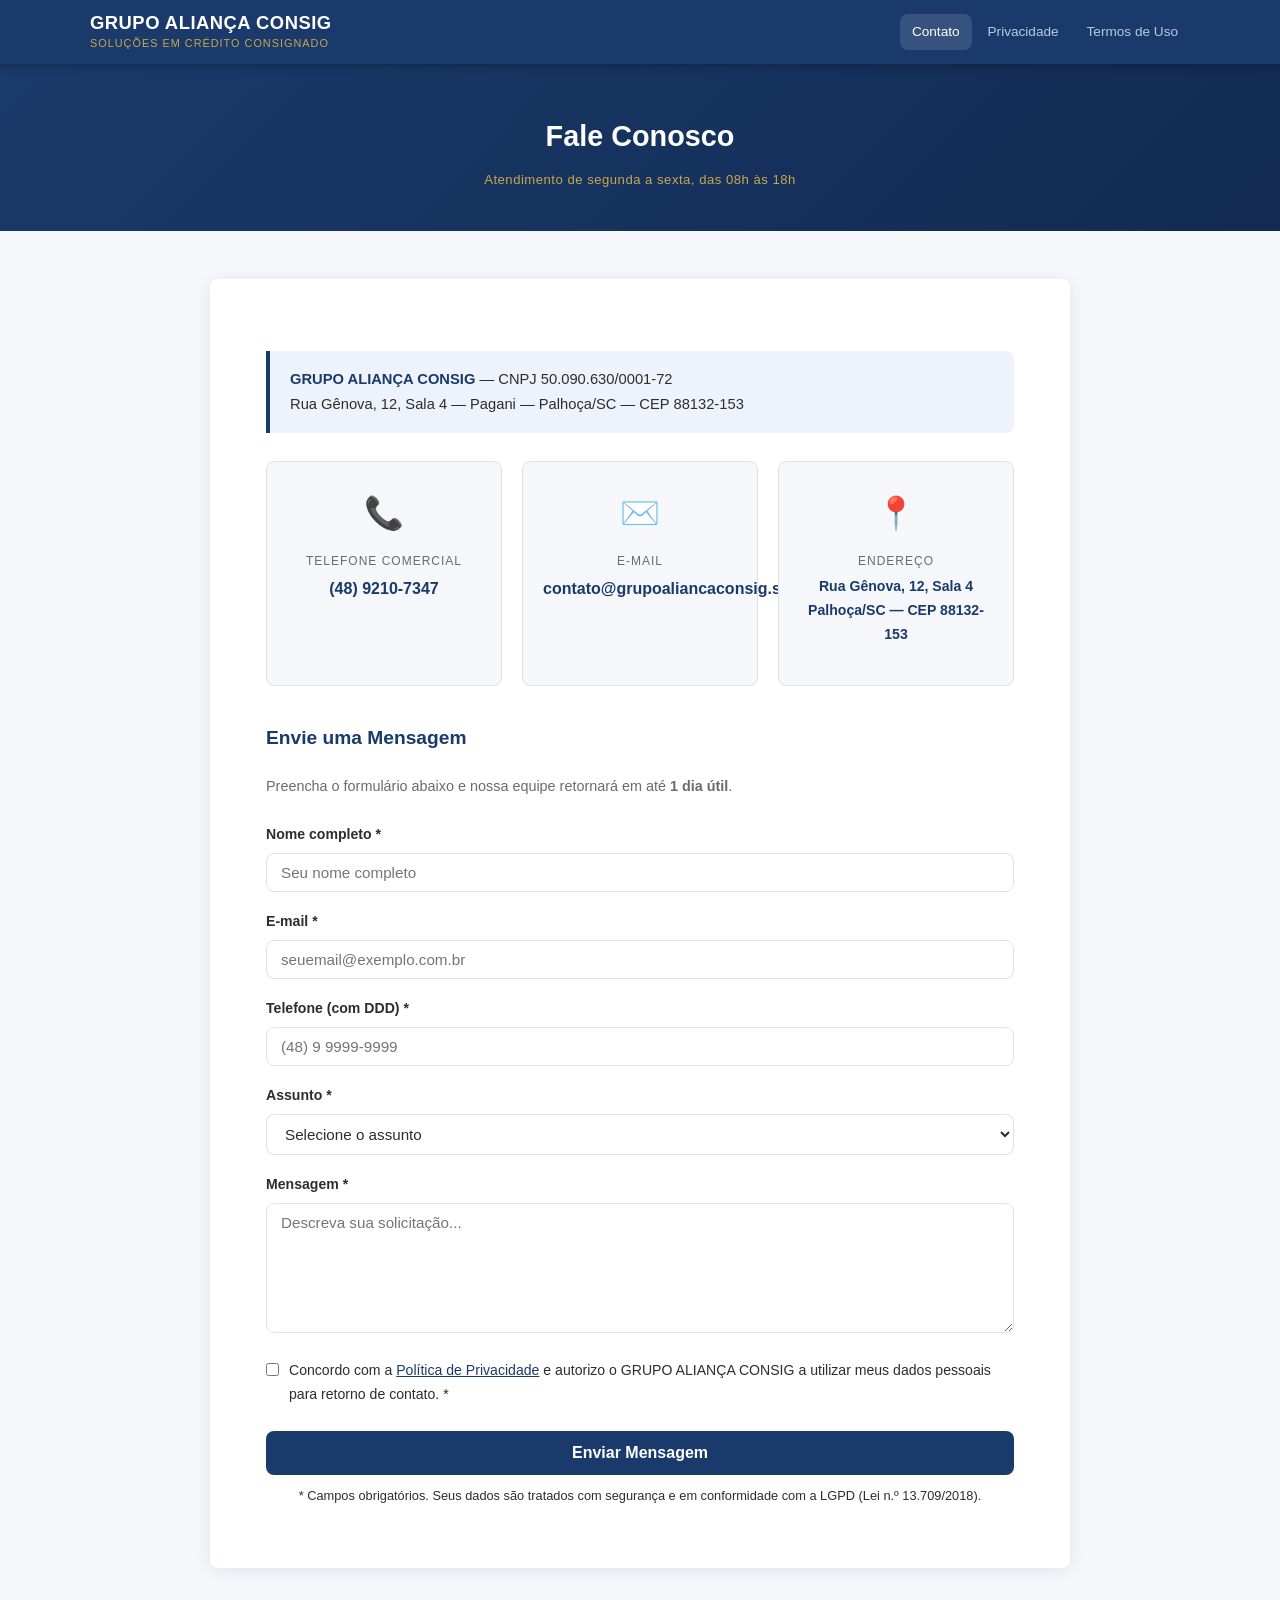
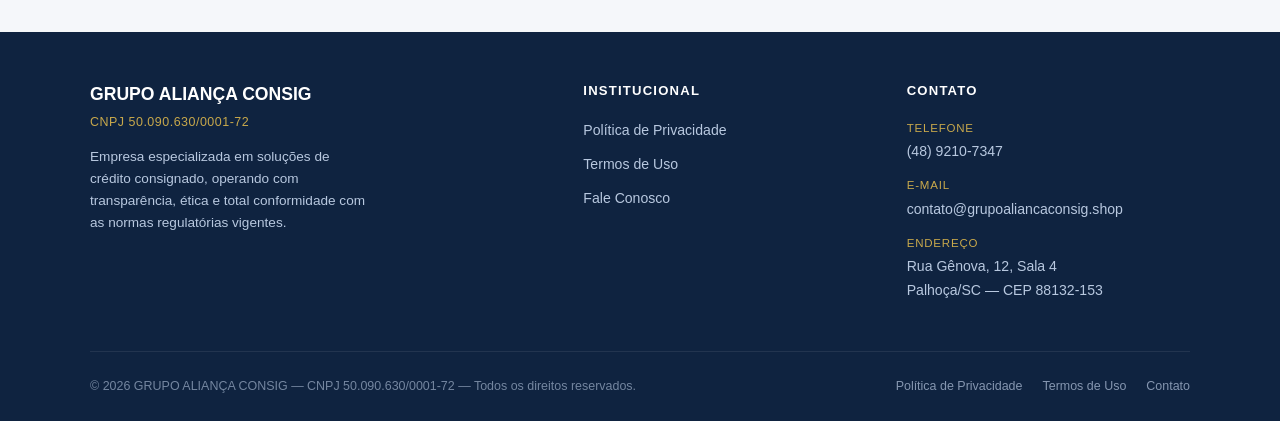
==== contato.html @ 336d99c0 "feat: páginas institucionais de conformidade Meta Business Suite - Política de Privacidade (LGPD — L" ====
﻿<!DOCTYPE html>
<html lang="pt-BR">
<head>
  <meta charset="UTF-8" />
  <meta name="viewport" content="width=device-width, initial-scale=1.0" />
  <meta name="robots" content="index, follow" />
  <title>Contato — GRUPO ALIANÇA CONSIG</title>
  <meta name="description"
    content="Fale com o GRUPO ALIANÇA CONSIG (CNPJ 50.090.630/0001-72). Telefone (48) 9210-7347. Rua Gênova, 12, Sala 4, Palhoça/SC." />
  <link rel="stylesheet" href="css/style.css" />

  <script type="application/ld+json">
  {
    "@context": "https://schema.org",
    "@type": "Organization",
    "name": "GRUPO ALIANÇA CONSIG",
    "legalName": "GRUPO ALIANÇA CONSIG",
    "taxID": "50.090.630/0001-72",
    "url": "https://grupoaliancaconsig.shop",
    "telephone": "+55-48-92107347",
    "email": "contato@grupoaliancaconsig.shop",
    "address": {
      "@type": "PostalAddress",
      "streetAddress": "Rua Gênova, 12, Sala 4",
      "addressLocality": "Palhoça",
      "addressRegion": "SC",
      "postalCode": "88132-153",
      "addressCountry": "BR"
    },
    "contactPoint": {
      "@type": "ContactPoint",
      "telephone": "+55-48-92107347",
      "contactType": "customer service",
      "availableLanguage": "Portuguese"
    }
  }
  </script>

  <style>
    /* Estilos adicionais específicos da página de contato */
    .success-msg {
      display: none;
      background: #e6f4ea;
      border: 1.5px solid #34a853;
      border-radius: 8px;
      padding: 16px 20px;
      color: #1a7434;
      font-weight: 600;
      margin-top: 16px;
      text-align: center;
    }
  </style>
</head>
<body data-page="Contato">

  <!-- Header e Footer injetados por components.js -->

  <div class="page-hero">
    <h1>Fale Conosco</h1>
    <p class="updated">Atendimento de segunda a sexta, das 08h às 18h</p>
  </div>

  <main>
    <div class="content-wrap">

      <!-- Identificação legal completa (exigida pela Meta) -->
      <div class="info-box">
        <strong>GRUPO ALIANÇA CONSIG</strong> — CNPJ 50.090.630/0001-72<br>
        Rua Gênova, 12, Sala 4 — Pagani — Palhoça/SC — CEP 88132-153
      </div>

      <!-- Cards de contato -->
      <div class="contact-grid">

        <div class="contact-card">
          <div class="icon">📞</div>
          <p class="label">Telefone Comercial</p>
          <p class="value">
            <a href="tel:+554892107347">(48) 9210-7347</a>
          </p>
        </div>

        <div class="contact-card">
          <div class="icon">✉️</div>
          <p class="label">E-mail</p>
          <p class="value">
            <a href="mailto:contato@grupoaliancaconsig.shop">contato@grupoaliancaconsig.shop</a>
          </p>
        </div>

        <div class="contact-card">
          <div class="icon">📍</div>
          <p class="label">Endereço</p>
          <p class="value" style="font-size:.88rem;font-weight:600;">
            Rua Gênova, 12, Sala 4<br>
            Palhoça/SC — CEP 88132-153
          </p>
        </div>

      </div><!-- /contact-grid -->

      <!-- Formulário de contato -->
      <div class="contact-form">
        <h2>Envie uma Mensagem</h2>
        <p style="margin-bottom:24px;color:var(--text-light);font-size:.9rem;">
          Preencha o formulário abaixo e nossa equipe retornará em até
          <strong>1 dia útil</strong>.
        </p>

        <form id="contactForm" novalidate>

          <div class="form-group">
            <label for="nome">Nome completo *</label>
            <input type="text" id="nome" name="nome"
              placeholder="Seu nome completo" required autocomplete="name" />
          </div>

          <div class="form-group">
            <label for="email">E-mail *</label>
            <input type="email" id="email" name="email"
              placeholder="seuemail@exemplo.com.br" required autocomplete="email" />
          </div>

          <div class="form-group">
            <label for="telefone">Telefone (com DDD) *</label>
            <input type="tel" id="telefone" name="telefone"
              placeholder="(48) 9 9999-9999" required autocomplete="tel" />
          </div>

          <div class="form-group">
            <label for="assunto">Assunto *</label>
            <select id="assunto" name="assunto" required>
              <option value="" disabled selected>Selecione o assunto</option>
              <option value="simulacao">Simulação de Crédito Consignado</option>
              <option value="atendimento">Atendimento ao Cliente</option>
              <option value="duvida">Dúvidas sobre Produtos</option>
              <option value="reclamacao">Reclamação</option>
              <option value="lgpd">Direitos sobre Dados Pessoais (LGPD)</option>
              <option value="outro">Outro</option>
            </select>
          </div>

          <div class="form-group">
            <label for="mensagem">Mensagem *</label>
            <textarea id="mensagem" name="mensagem"
              placeholder="Descreva sua solicitação..." required></textarea>
          </div>

          <div class="form-group" style="display:flex;align-items:flex-start;gap:10px;">
            <input type="checkbox" id="lgpdConsent" name="lgpdConsent" required
              style="width:auto;margin-top:4px;" />
            <label for="lgpdConsent" style="font-weight:400;font-size:.88rem;">
              Concordo com a
              <a href="politica-de-privacidade.html" target="_blank">Política de Privacidade</a>
              e autorizo o GRUPO ALIANÇA CONSIG a utilizar meus dados pessoais para
              retorno de contato. *
            </label>
          </div>

          <button type="submit" class="btn-submit">Enviar Mensagem</button>
          <p class="form-note">* Campos obrigatórios. Seus dados são tratados com segurança e
            em conformidade com a LGPD (Lei n.º 13.709/2018).</p>

          <div class="success-msg" id="successMsg" role="alert">
            ✅ Mensagem enviada com sucesso! Retornaremos em até 1 dia útil.
          </div>
        </form>
      </div>

    </div><!-- /content-wrap -->
  </main>

  <script src="js/components.js"></script>
  <script>
    /* Validação e feedback do formulário */
    document.getElementById('contactForm').addEventListener('submit', function (e) {
      e.preventDefault();
      const fields = this.querySelectorAll('[required]');
      let valid = true;

      fields.forEach(function (f) {
        f.style.borderColor = '';
        if (!f.value.trim() || (f.type === 'checkbox' && !f.checked)) {
          f.style.borderColor = '#d93025';
          valid = false;
        }
      });

      if (valid) {
        document.getElementById('successMsg').style.display = 'block';
        this.reset();
        /* TODO: integrar com serviço de envio de e-mail (EmailJS, Formspree etc.) */
      }
    });
  </script>
</body>
</html>
---- css/style.css ----
/* =========================================================
   GRUPO ALIANÇA CONSIG — Estilos Globais
   ========================================================= */

:root {
  --primary:     #1a3a6b;
  --primary-dark:#122a52;
  --accent:      #c8a84b;
  --bg:          #f5f7fa;
  --white:       #ffffff;
  --text:        #2d2d2d;
  --text-light:  #6b6b6b;
  --border:      #dde3ed;
  --footer-bg:   #0f2340;
  --footer-text: #b8c8df;
  --radius:      8px;
  --shadow:      0 2px 16px rgba(26,58,107,.10);
  --max-w:       860px;
  --font:        'Segoe UI', Arial, sans-serif;
}

*, *::before, *::after { box-sizing: border-box; margin: 0; padding: 0; }

html { scroll-behavior: smooth; }

body {
  font-family: var(--font);
  background: var(--bg);
  color: var(--text);
  line-height: 1.7;
  font-size: 16px;
  display: flex;
  flex-direction: column;
  min-height: 100vh;
}

/* ── HEADER ───────────────────────────────────────────── */
.site-header {
  background: var(--primary);
  padding: 0 24px;
  position: sticky;
  top: 0;
  z-index: 100;
  box-shadow: 0 2px 8px rgba(0,0,0,.25);
}

.header-inner {
  max-width: 1100px;
  margin: 0 auto;
  display: flex;
  align-items: center;
  justify-content: space-between;
  height: 64px;
  gap: 16px;
}

.logo {
  display: flex;
  flex-direction: column;
  text-decoration: none;
}

.logo-name {
  font-size: 1.15rem;
  font-weight: 700;
  color: var(--white);
  letter-spacing: .5px;
  line-height: 1.2;
}

.logo-slogan {
  font-size: .68rem;
  color: var(--accent);
  letter-spacing: 1px;
  text-transform: uppercase;
}

.site-nav {
  display: flex;
  gap: 4px;
}

.site-nav a {
  color: var(--footer-text);
  text-decoration: none;
  font-size: .85rem;
  padding: 6px 12px;
  border-radius: var(--radius);
  transition: background .2s, color .2s;
}

.site-nav a:hover,
.site-nav a.active {
  background: rgba(255,255,255,.12);
  color: var(--white);
}

/* ── HERO BANNER (páginas internas) ──────────────────── */
.page-hero {
  background: linear-gradient(135deg, var(--primary) 0%, var(--primary-dark) 100%);
  padding: 48px 24px 40px;
  text-align: center;
}

.page-hero h1 {
  color: var(--white);
  font-size: 1.8rem;
  font-weight: 700;
  margin-bottom: 8px;
}

.page-hero .updated {
  color: var(--accent);
  font-size: .82rem;
  letter-spacing: .5px;
}

/* ── MAIN CONTENT ─────────────────────────────────────── */
main {
  flex: 1;
  padding: 48px 24px 64px;
}

.content-wrap {
  max-width: var(--max-w);
  margin: 0 auto;
  background: var(--white);
  border-radius: var(--radius);
  box-shadow: var(--shadow);
  padding: 48px 56px;
}

/* ── TYPOGRAPHY ───────────────────────────────────────── */
.content-wrap h2 {
  font-size: 1.2rem;
  color: var(--primary);
  font-weight: 700;
  margin: 36px 0 10px;
  padding-bottom: 6px;
  border-bottom: 2px solid var(--border);
}

.content-wrap h2:first-of-type { margin-top: 0; }

.content-wrap h3 {
  font-size: 1rem;
  color: var(--primary-dark);
  font-weight: 600;
  margin: 20px 0 6px;
}

.content-wrap p {
  margin-bottom: 14px;
  color: var(--text);
}

.content-wrap ul,
.content-wrap ol {
  margin: 8px 0 14px 24px;
}

.content-wrap li { margin-bottom: 6px; }

.content-wrap a {
  color: var(--primary);
  text-decoration: underline;
}

/* ── INFO BOX ─────────────────────────────────────────── */
.info-box {
  background: #eef3fb;
  border-left: 4px solid var(--primary);
  border-radius: 0 var(--radius) var(--radius) 0;
  padding: 16px 20px;
  margin: 24px 0;
  font-size: .92rem;
}

.info-box strong { color: var(--primary); }

/* ── CONTACT CARDS ────────────────────────────────────── */
.contact-grid {
  display: grid;
  grid-template-columns: repeat(auto-fit, minmax(220px, 1fr));
  gap: 20px;
  margin: 28px 0;
}

.contact-card {
  border: 1.5px solid var(--border);
  border-radius: var(--radius);
  padding: 24px 20px;
  text-align: center;
  background: var(--bg);
  transition: box-shadow .2s, border-color .2s;
}

.contact-card:hover {
  box-shadow: var(--shadow);
  border-color: var(--primary);
}

.contact-card .icon {
  font-size: 2rem;
  margin-bottom: 10px;
}

.contact-card .label {
  font-size: .75rem;
  text-transform: uppercase;
  letter-spacing: 1px;
  color: var(--text-light);
  margin-bottom: 4px;
}

.contact-card .value {
  font-size: 1rem;
  font-weight: 700;
  color: var(--primary);
}

.contact-card .value a {
  color: var(--primary);
  text-decoration: none;
}

.contact-card .value a:hover { text-decoration: underline; }

/* ── FORM ─────────────────────────────────────────────── */
.contact-form {
  margin-top: 36px;
}

.contact-form h2 {
  border: none;
  padding-bottom: 0;
  margin-bottom: 20px;
}

.form-group {
  margin-bottom: 18px;
}

.form-group label {
  display: block;
  font-size: .88rem;
  font-weight: 600;
  margin-bottom: 6px;
  color: var(--text);
}

.form-group input,
.form-group select,
.form-group textarea {
  width: 100%;
  padding: 10px 14px;
  border: 1.5px solid var(--border);
  border-radius: var(--radius);
  font-family: var(--font);
  font-size: .95rem;
  color: var(--text);
  background: var(--white);
  transition: border-color .2s;
  outline: none;
}

.form-group input:focus,
.form-group select:focus,
.form-group textarea:focus {
  border-color: var(--primary);
}

.form-group textarea { resize: vertical; min-height: 130px; }

.btn-submit {
  background: var(--primary);
  color: var(--white);
  border: none;
  border-radius: var(--radius);
  padding: 13px 36px;
  font-size: 1rem;
  font-weight: 700;
  cursor: pointer;
  transition: background .2s, transform .1s;
  width: 100%;
}

.btn-submit:hover { background: var(--primary-dark); transform: translateY(-1px); }

.form-note {
  font-size: .8rem;
  color: var(--text-light);
  text-align: center;
  margin-top: 10px;
}

/* ── FOOTER ───────────────────────────────────────────── */
.site-footer {
  background: var(--footer-bg);
  color: var(--footer-text);
  padding: 48px 24px 24px;
  font-size: .88rem;
}

.footer-inner {
  max-width: 1100px;
  margin: 0 auto;
  display: grid;
  grid-template-columns: 1.6fr 1fr 1fr;
  gap: 40px;
  padding-bottom: 36px;
  border-bottom: 1px solid rgba(255,255,255,.08);
}

.footer-brand .brand-name {
  font-size: 1.1rem;
  font-weight: 700;
  color: var(--white);
  margin-bottom: 4px;
}

.footer-brand .brand-cnpj {
  font-size: .78rem;
  color: var(--accent);
  letter-spacing: .5px;
  margin-bottom: 14px;
}

.footer-brand p {
  color: var(--footer-text);
  line-height: 1.6;
  font-size: .85rem;
  max-width: 280px;
}

.footer-col h4 {
  color: var(--white);
  font-size: .82rem;
  text-transform: uppercase;
  letter-spacing: 1.2px;
  margin-bottom: 16px;
}

.footer-col ul { list-style: none; padding: 0; }

.footer-col ul li { margin-bottom: 10px; }

.footer-col ul li a {
  color: var(--footer-text);
  text-decoration: none;
  transition: color .2s;
}

.footer-col ul li a:hover { color: var(--accent); }

.footer-contact-item {
  display: flex;
  flex-direction: column;
  margin-bottom: 12px;
}

.footer-contact-item .fc-label {
  font-size: .72rem;
  text-transform: uppercase;
  letter-spacing: .8px;
  color: var(--accent);
  margin-bottom: 2px;
}

.footer-contact-item .fc-value {
  color: var(--footer-text);
  font-size: .88rem;
}

.footer-contact-item .fc-value a {
  color: var(--footer-text);
  text-decoration: none;
}

.footer-contact-item .fc-value a:hover { color: var(--accent); }

.footer-bottom {
  max-width: 1100px;
  margin: 24px auto 0;
  display: flex;
  flex-wrap: wrap;
  align-items: center;
  justify-content: space-between;
  gap: 12px;
  font-size: .78rem;
  color: rgba(184,200,223,.6);
}

.footer-bottom-links {
  display: flex;
  gap: 20px;
}

.footer-bottom-links a {
  color: rgba(184,200,223,.7);
  text-decoration: none;
  transition: color .2s;
}

.footer-bottom-links a:hover { color: var(--accent); }

/* ── RESPONSIVE ───────────────────────────────────────── */
@media (max-width: 768px) {
  .content-wrap { padding: 32px 24px; }
  .page-hero h1 { font-size: 1.4rem; }
  .footer-inner { grid-template-columns: 1fr; gap: 28px; }
  .footer-brand p { max-width: 100%; }
  .site-nav { display: none; }
  .footer-bottom { flex-direction: column; align-items: flex-start; }
}

@media (max-width: 480px) {
  .content-wrap { padding: 24px 16px; }
  .contact-grid { grid-template-columns: 1fr; }
}
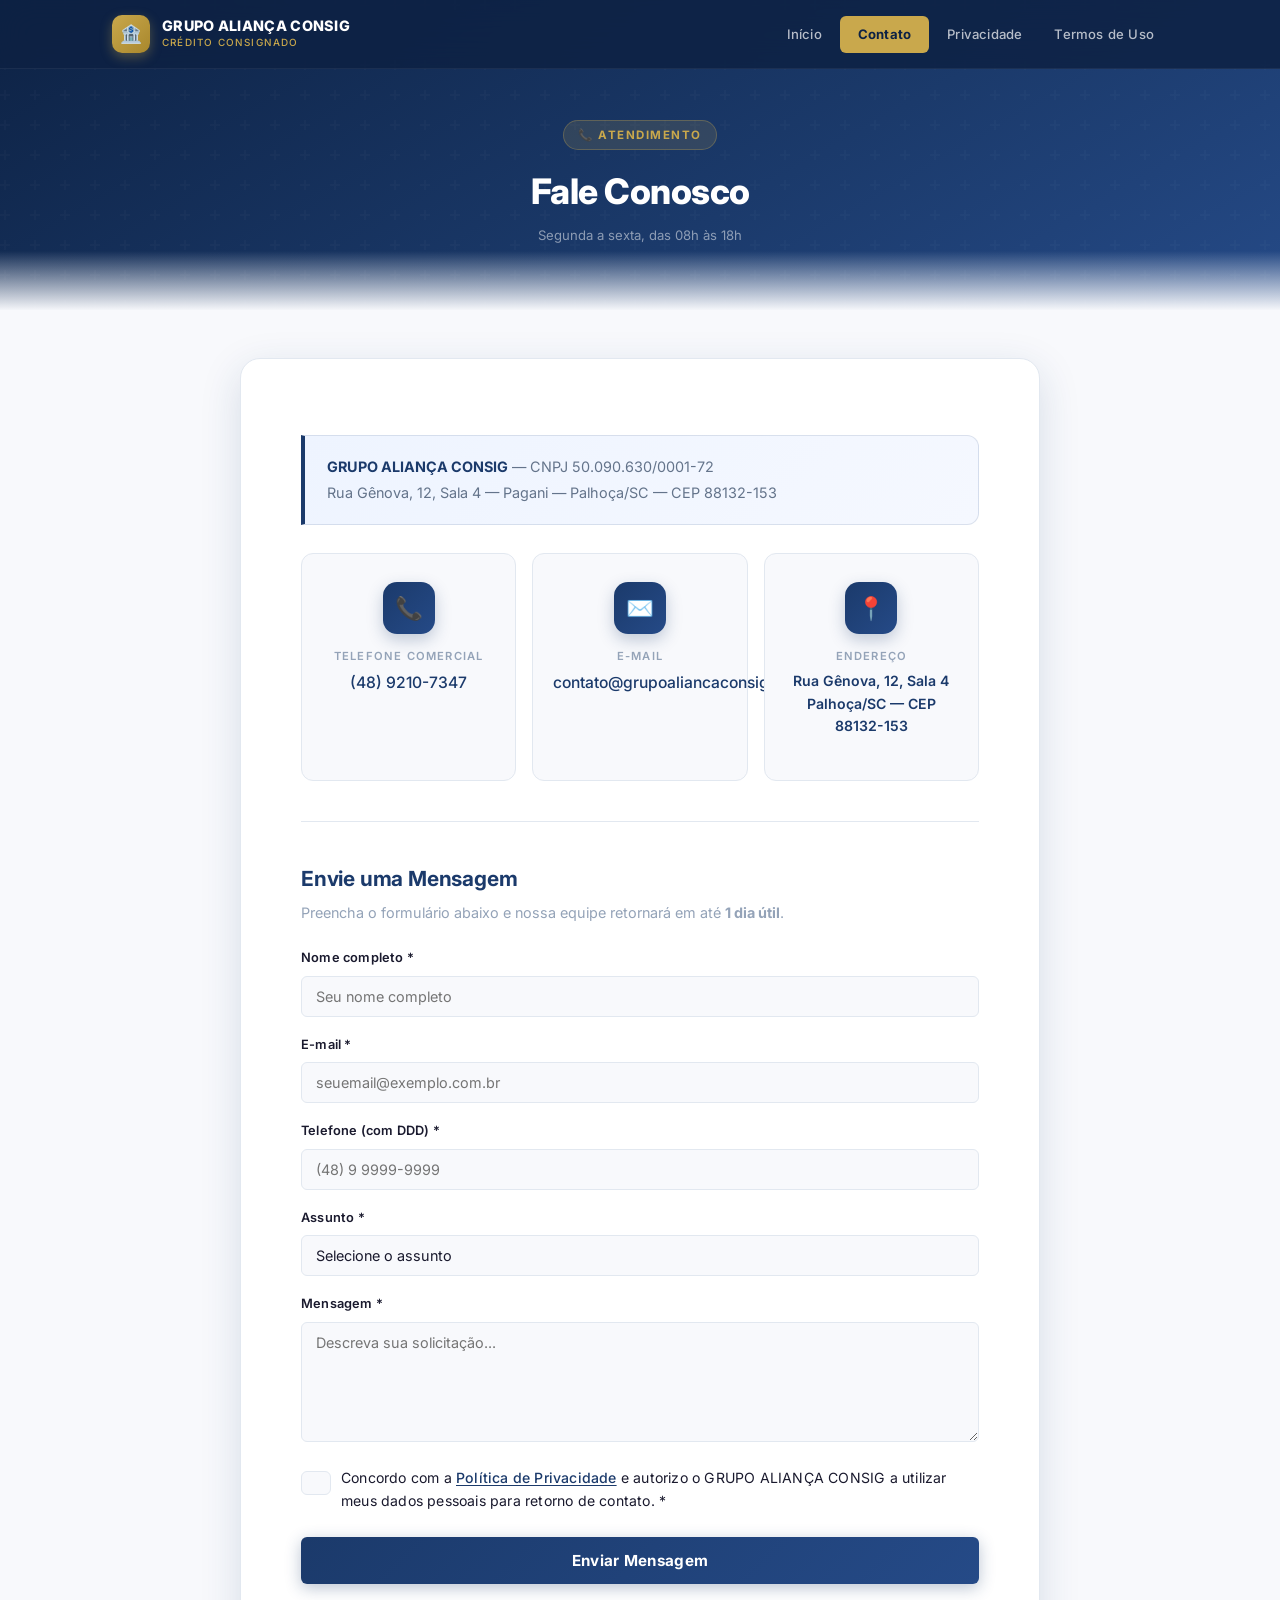
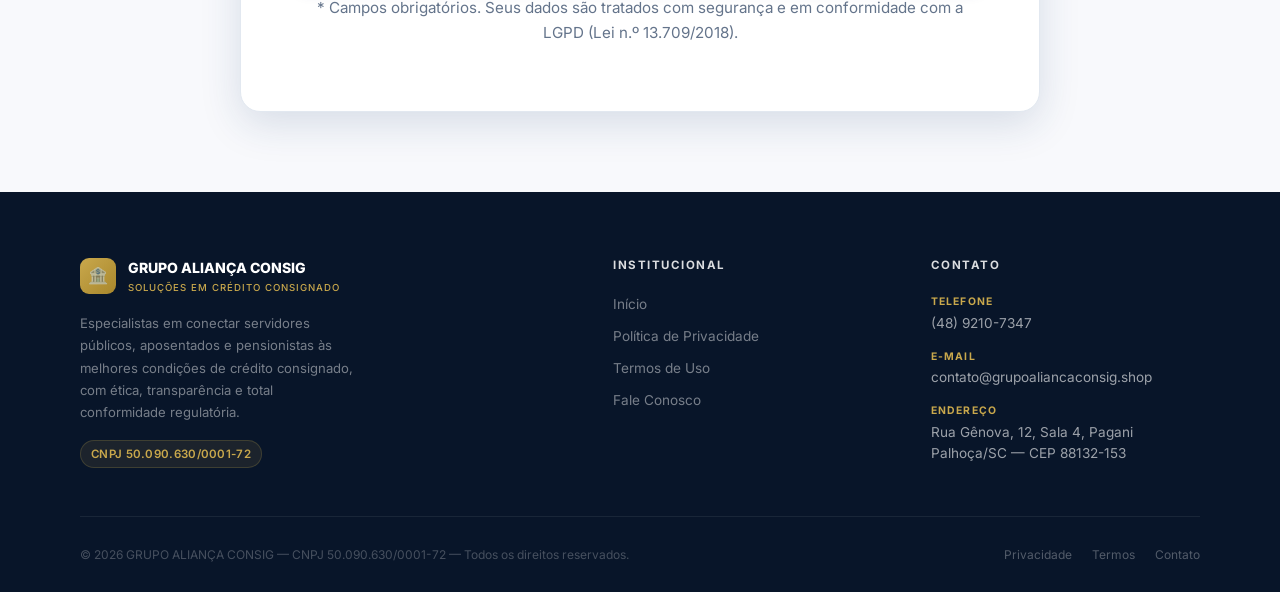
==== commit 5d130b77: "redesign: visual profissional completo - CSS: Inter font, glassmorphism header, sistema de design co" ====
--- a/contato.html
+++ b/contato.html
@@ -1,4 +1,4 @@
-﻿<!DOCTYPE html>
+<!DOCTYPE html>
 <html lang="pt-BR">
 <head>
   <meta charset="UTF-8" />
@@ -56,8 +56,11 @@
   <!-- Header e Footer injetados por components.js -->
 
   <div class="page-hero">
-    <h1>Fale Conosco</h1>
-    <p class="updated">Atendimento de segunda a sexta, das 08h às 18h</p>
+    <div class="page-hero-content">
+      <div class="page-hero-badge">📞 Atendimento</div>
+      <h1>Fale Conosco</h1>
+      <p class="updated">Segunda a sexta, das 08h às 18h</p>
+    </div>
   </div>
 
   <main>
--- a/css/style.css
+++ b/css/style.css
@@ -1,394 +1,571 @@
-/* =========================================================
-   GRUPO ALIANÇA CONSIG — Estilos Globais
-   ========================================================= */
+/* ================================================================
+   GRUPO ALIANÇA CONSIG — Design System
+   ================================================================ */
+
+@import url('https://fonts.googleapis.com/css2?family=Inter:wght@300;400;500;600;700;800;900&display=swap');
 
 :root {
-  --primary:     #1a3a6b;
-  --primary-dark:#122a52;
-  --accent:      #c8a84b;
-  --bg:          #f5f7fa;
-  --white:       #ffffff;
-  --text:        #2d2d2d;
-  --text-light:  #6b6b6b;
-  --border:      #dde3ed;
-  --footer-bg:   #0f2340;
-  --footer-text: #b8c8df;
-  --radius:      8px;
-  --shadow:      0 2px 16px rgba(26,58,107,.10);
-  --max-w:       860px;
-  --font:        'Segoe UI', Arial, sans-serif;
-}
-
+  --navy:        #1B3A6B;
+  --navy-dark:   #0D2244;
+  --navy-deeper: #081529;
+  --gold:        #C9A84C;
+  --gold-light:  #F0E4C0;
+  --gold-dark:   #A8872C;
+  --white:       #FFFFFF;
+  --off-white:   #F8F9FC;
+  --surface:     #FFFFFF;
+  --border:      #E2E8F0;
+  --text:        #1A1A2E;
+  --text-muted:  #64748B;
+  --text-light:  #94A3B8;
+  --shadow-sm:   0 1px 3px rgba(0,0,0,.08), 0 1px 2px rgba(0,0,0,.06);
+  --shadow-md:   0 4px 16px rgba(27,58,107,.10);
+  --shadow-lg:   0 12px 40px rgba(27,58,107,.15);
+  --shadow-xl:   0 24px 64px rgba(27,58,107,.20);
+  --radius-sm:   6px;
+  --radius:      12px;
+  --radius-lg:   20px;
+  --radius-xl:   32px;
+  --font:        'Inter', -apple-system, BlinkMacSystemFont, sans-serif;
+  --transition:  all .25s cubic-bezier(.4,0,.2,1);
+}
+
+/* ── RESET & BASE ─────────────────────────────────────────── */
 *, *::before, *::after { box-sizing: border-box; margin: 0; padding: 0; }
 
-html { scroll-behavior: smooth; }
+html { scroll-behavior: smooth; font-size: 16px; }
 
 body {
   font-family: var(--font);
-  background: var(--bg);
+  background: var(--off-white);
   color: var(--text);
-  line-height: 1.7;
-  font-size: 16px;
+  line-height: 1.6;
+  -webkit-font-smoothing: antialiased;
   display: flex;
   flex-direction: column;
   min-height: 100vh;
-}
-
-/* ── HEADER ───────────────────────────────────────────── */
+  overflow-x: hidden;
+}
+
+img { display: block; max-width: 100%; }
+a { text-decoration: none; color: inherit; }
+
+/* ── HEADER ───────────────────────────────────────────────── */
 .site-header {
-  background: var(--primary);
-  padding: 0 24px;
-  position: sticky;
-  top: 0;
+  position: fixed;
+  top: 0; left: 0; right: 0;
   z-index: 100;
-  box-shadow: 0 2px 8px rgba(0,0,0,.25);
+  background: rgba(13, 34, 68, .85);
+  backdrop-filter: blur(16px);
+  -webkit-backdrop-filter: blur(16px);
+  border-bottom: 1px solid rgba(255,255,255,.06);
+  transition: var(--transition);
+}
+
+.site-header.scrolled {
+  background: rgba(13, 34, 68, .97);
+  box-shadow: 0 4px 24px rgba(0,0,0,.25);
 }
 
 .header-inner {
-  max-width: 1100px;
+  max-width: 1120px;
   margin: 0 auto;
+  padding: 0 32px;
+  height: 68px;
   display: flex;
   align-items: center;
   justify-content: space-between;
-  height: 64px;
-  gap: 16px;
-}
-
-.logo {
-  display: flex;
-  flex-direction: column;
-  text-decoration: none;
-}
+  gap: 24px;
+}
+
+.logo { display: flex; align-items: center; gap: 12px; }
+
+.logo-icon {
+  width: 38px;
+  height: 38px;
+  background: linear-gradient(135deg, var(--gold) 0%, var(--gold-dark) 100%);
+  border-radius: 10px;
+  display: flex;
+  align-items: center;
+  justify-content: center;
+  font-size: 1.1rem;
+  flex-shrink: 0;
+  box-shadow: 0 4px 12px rgba(201,168,76,.35);
+}
+
+.logo-text { display: flex; flex-direction: column; }
 
 .logo-name {
-  font-size: 1.15rem;
-  font-weight: 700;
+  font-size: .9rem;
+  font-weight: 800;
   color: var(--white);
-  letter-spacing: .5px;
+  letter-spacing: .3px;
   line-height: 1.2;
 }
 
-.logo-slogan {
-  font-size: .68rem;
-  color: var(--accent);
-  letter-spacing: 1px;
+.logo-tag {
+  font-size: .62rem;
+  font-weight: 500;
+  color: var(--gold);
+  letter-spacing: 1.2px;
   text-transform: uppercase;
 }
 
 .site-nav {
   display: flex;
+  align-items: center;
   gap: 4px;
 }
 
 .site-nav a {
-  color: var(--footer-text);
-  text-decoration: none;
-  font-size: .85rem;
-  padding: 6px 12px;
-  border-radius: var(--radius);
-  transition: background .2s, color .2s;
+  font-size: .82rem;
+  font-weight: 500;
+  color: rgba(255,255,255,.7);
+  padding: 7px 14px;
+  border-radius: var(--radius-sm);
+  transition: var(--transition);
+  letter-spacing: .2px;
 }
 
 .site-nav a:hover,
 .site-nav a.active {
-  background: rgba(255,255,255,.12);
   color: var(--white);
-}
-
-/* ── HERO BANNER (páginas internas) ──────────────────── */
+  background: rgba(255,255,255,.1);
+}
+
+.nav-cta {
+  background: var(--gold) !important;
+  color: var(--navy-dark) !important;
+  font-weight: 700 !important;
+  padding: 8px 18px !important;
+  border-radius: var(--radius-sm) !important;
+}
+
+.nav-cta:hover {
+  background: var(--gold-dark) !important;
+  transform: translateY(-1px);
+  box-shadow: 0 4px 12px rgba(201,168,76,.4) !important;
+}
+
+/* ── PAGE HERO (páginas internas) ─────────────────────────── */
 .page-hero {
-  background: linear-gradient(135deg, var(--primary) 0%, var(--primary-dark) 100%);
-  padding: 48px 24px 40px;
+  background: linear-gradient(150deg, var(--navy-dark) 0%, var(--navy) 60%, #254a87 100%);
+  padding: 120px 32px 64px;
   text-align: center;
+  position: relative;
+  overflow: hidden;
+}
+
+.page-hero::before {
+  content: '';
+  position: absolute;
+  inset: 0;
+  background: url("data:image/svg+xml,%3Csvg width='60' height='60' viewBox='0 0 60 60' xmlns='http://www.w3.org/2000/svg'%3E%3Cg fill='none' fill-rule='evenodd'%3E%3Cg fill='%23ffffff' fill-opacity='0.02'%3E%3Cpath d='M36 34v-4h-2v4h-4v2h4v4h2v-4h4v-2h-4zm0-30V0h-2v4h-4v2h4v4h2V6h4V4h-4zM6 34v-4H4v4H0v2h4v4h2v-4h4v-2H6zM6 4V0H4v4H0v2h4v4h2V6h4V4H6z'/%3E%3C/g%3E%3C/g%3E%3C/svg%3E");
+}
+
+.page-hero::after {
+  content: '';
+  position: absolute;
+  bottom: -1px; left: 0; right: 0;
+  height: 60px;
+  background: linear-gradient(to bottom, transparent, var(--off-white));
+}
+
+.page-hero-content { position: relative; z-index: 1; }
+
+.page-hero-badge {
+  display: inline-flex;
+  align-items: center;
+  gap: 6px;
+  background: rgba(201,168,76,.15);
+  border: 1px solid rgba(201,168,76,.3);
+  color: var(--gold);
+  font-size: .72rem;
+  font-weight: 700;
+  letter-spacing: 1.5px;
+  text-transform: uppercase;
+  padding: 5px 14px;
+  border-radius: 100px;
+  margin-bottom: 20px;
 }
 
 .page-hero h1 {
+  font-size: 2.2rem;
+  font-weight: 800;
   color: var(--white);
-  font-size: 1.8rem;
+  letter-spacing: -.5px;
+  line-height: 1.2;
+  margin-bottom: 12px;
+}
+
+.page-hero .updated {
+  font-size: .82rem;
+  color: rgba(255,255,255,.5);
+  font-weight: 400;
+}
+
+/* ── MAIN ─────────────────────────────────────────────────── */
+main { flex: 1; padding: 48px 24px 80px; }
+
+.content-wrap {
+  max-width: 800px;
+  margin: 0 auto;
+  background: var(--surface);
+  border-radius: var(--radius-lg);
+  box-shadow: var(--shadow-lg);
+  padding: 52px 60px;
+  border: 1px solid var(--border);
+}
+
+/* ── TYPOGRAPHY ───────────────────────────────────────────── */
+.content-wrap h2 {
+  font-size: 1.05rem;
   font-weight: 700;
-  margin-bottom: 8px;
-}
-
-.page-hero .updated {
-  color: var(--accent);
-  font-size: .82rem;
-  letter-spacing: .5px;
-}
-
-/* ── MAIN CONTENT ─────────────────────────────────────── */
-main {
-  flex: 1;
-  padding: 48px 24px 64px;
-}
-
-.content-wrap {
-  max-width: var(--max-w);
-  margin: 0 auto;
-  background: var(--white);
-  border-radius: var(--radius);
-  box-shadow: var(--shadow);
-  padding: 48px 56px;
-}
-
-/* ── TYPOGRAPHY ───────────────────────────────────────── */
-.content-wrap h2 {
-  font-size: 1.2rem;
-  color: var(--primary);
-  font-weight: 700;
-  margin: 36px 0 10px;
-  padding-bottom: 6px;
+  color: var(--navy);
+  margin: 40px 0 12px;
+  padding-bottom: 10px;
   border-bottom: 2px solid var(--border);
+  letter-spacing: -.2px;
 }
 
 .content-wrap h2:first-of-type { margin-top: 0; }
 
 .content-wrap h3 {
-  font-size: 1rem;
-  color: var(--primary-dark);
+  font-size: .95rem;
   font-weight: 600;
+  color: var(--navy-dark);
   margin: 20px 0 6px;
 }
 
-.content-wrap p {
-  margin-bottom: 14px;
-  color: var(--text);
-}
-
-.content-wrap ul,
-.content-wrap ol {
-  margin: 8px 0 14px 24px;
-}
-
-.content-wrap li { margin-bottom: 6px; }
-
-.content-wrap a {
-  color: var(--primary);
-  text-decoration: underline;
-}
-
-/* ── INFO BOX ─────────────────────────────────────────── */
+.content-wrap p { color: var(--text-muted); margin-bottom: 14px; font-size: .95rem; }
+
+.content-wrap ul, .content-wrap ol { margin: 8px 0 14px 22px; }
+
+.content-wrap li { color: var(--text-muted); margin-bottom: 6px; font-size: .95rem; }
+
+.content-wrap a { color: var(--navy); font-weight: 500; text-decoration: underline; text-underline-offset: 2px; }
+
+/* ── INFO BOX ─────────────────────────────────────────────── */
 .info-box {
-  background: #eef3fb;
-  border-left: 4px solid var(--primary);
+  background: linear-gradient(135deg, #EEF4FF 0%, #F5F8FF 100%);
+  border: 1px solid rgba(27,58,107,.12);
+  border-left: 4px solid var(--navy);
   border-radius: 0 var(--radius) var(--radius) 0;
-  padding: 16px 20px;
+  padding: 18px 22px;
   margin: 24px 0;
-  font-size: .92rem;
-}
-
-.info-box strong { color: var(--primary); }
-
-/* ── CONTACT CARDS ────────────────────────────────────── */
+  font-size: .9rem;
+  color: var(--text-muted);
+  line-height: 1.8;
+}
+
+.info-box strong { color: var(--navy); font-weight: 700; }
+.info-box a { color: var(--navy); }
+
+/* ── CONTACT CARDS ────────────────────────────────────────── */
 .contact-grid {
   display: grid;
-  grid-template-columns: repeat(auto-fit, minmax(220px, 1fr));
-  gap: 20px;
+  grid-template-columns: repeat(auto-fit, minmax(210px, 1fr));
+  gap: 16px;
   margin: 28px 0;
 }
 
 .contact-card {
+  background: var(--off-white);
   border: 1.5px solid var(--border);
   border-radius: var(--radius);
-  padding: 24px 20px;
+  padding: 28px 20px;
   text-align: center;
-  background: var(--bg);
-  transition: box-shadow .2s, border-color .2s;
+  transition: var(--transition);
+  cursor: default;
 }
 
 .contact-card:hover {
-  box-shadow: var(--shadow);
-  border-color: var(--primary);
+  border-color: var(--navy);
+  box-shadow: var(--shadow-md);
+  transform: translateY(-3px);
 }
 
 .contact-card .icon {
-  font-size: 2rem;
-  margin-bottom: 10px;
+  width: 52px; height: 52px;
+  background: linear-gradient(135deg, var(--navy) 0%, #254a87 100%);
+  border-radius: 14px;
+  display: flex; align-items: center; justify-content: center;
+  font-size: 1.4rem;
+  margin: 0 auto 14px;
+  box-shadow: 0 6px 16px rgba(27,58,107,.25);
 }
 
 .contact-card .label {
-  font-size: .75rem;
+  font-size: .7rem;
+  font-weight: 600;
   text-transform: uppercase;
-  letter-spacing: 1px;
+  letter-spacing: 1.2px;
   color: var(--text-light);
-  margin-bottom: 4px;
+  margin-bottom: 5px;
 }
 
 .contact-card .value {
-  font-size: 1rem;
+  font-size: .98rem;
   font-weight: 700;
-  color: var(--primary);
-}
-
-.contact-card .value a {
-  color: var(--primary);
-  text-decoration: none;
-}
-
-.contact-card .value a:hover { text-decoration: underline; }
-
-/* ── FORM ─────────────────────────────────────────────── */
-.contact-form {
-  margin-top: 36px;
-}
+  color: var(--navy);
+}
+
+.contact-card .value a { color: var(--navy); text-decoration: none; }
+.contact-card .value a:hover { color: var(--gold-dark); }
+
+/* ── FORM ─────────────────────────────────────────────────── */
+.contact-form { margin-top: 40px; padding-top: 40px; border-top: 1px solid var(--border); }
 
 .contact-form h2 {
-  border: none;
-  padding-bottom: 0;
-  margin-bottom: 20px;
-}
-
-.form-group {
-  margin-bottom: 18px;
-}
+  font-size: 1.3rem !important;
+  border: none !important;
+  padding-bottom: 0 !important;
+  margin-bottom: 6px !important;
+  color: var(--navy) !important;
+}
+
+.contact-form .form-sub {
+  color: var(--text-muted);
+  font-size: .88rem;
+  margin-bottom: 28px;
+}
+
+.form-row {
+  display: grid;
+  grid-template-columns: 1fr 1fr;
+  gap: 16px;
+}
+
+.form-group { margin-bottom: 18px; }
 
 .form-group label {
   display: block;
-  font-size: .88rem;
+  font-size: .8rem;
   font-weight: 600;
-  margin-bottom: 6px;
   color: var(--text);
+  margin-bottom: 7px;
+  letter-spacing: .2px;
 }
 
 .form-group input,
 .form-group select,
 .form-group textarea {
   width: 100%;
-  padding: 10px 14px;
+  padding: 11px 14px;
   border: 1.5px solid var(--border);
-  border-radius: var(--radius);
+  border-radius: var(--radius-sm);
   font-family: var(--font);
-  font-size: .95rem;
+  font-size: .9rem;
   color: var(--text);
-  background: var(--white);
-  transition: border-color .2s;
+  background: var(--off-white);
+  transition: var(--transition);
   outline: none;
+  appearance: none;
 }
 
 .form-group input:focus,
 .form-group select:focus,
 .form-group textarea:focus {
-  border-color: var(--primary);
-}
-
-.form-group textarea { resize: vertical; min-height: 130px; }
+  border-color: var(--navy);
+  background: var(--white);
+  box-shadow: 0 0 0 3px rgba(27,58,107,.08);
+}
+
+.form-group textarea { resize: vertical; min-height: 120px; }
+
+.consent-row {
+  display: flex;
+  align-items: flex-start;
+  gap: 10px;
+  padding: 14px 16px;
+  background: var(--off-white);
+  border-radius: var(--radius-sm);
+  border: 1.5px solid var(--border);
+  margin-bottom: 20px;
+}
+
+.consent-row input[type="checkbox"] {
+  width: 16px; height: 16px;
+  margin-top: 3px;
+  accent-color: var(--navy);
+  flex-shrink: 0;
+}
+
+.consent-row label {
+  font-size: .82rem;
+  color: var(--text-muted);
+  line-height: 1.6;
+  font-weight: 400;
+  margin-bottom: 0;
+}
+
+.consent-row a { color: var(--navy); font-weight: 600; }
 
 .btn-submit {
-  background: var(--primary);
+  width: 100%;
+  background: linear-gradient(135deg, var(--navy) 0%, #254a87 100%);
   color: var(--white);
   border: none;
-  border-radius: var(--radius);
-  padding: 13px 36px;
-  font-size: 1rem;
+  border-radius: var(--radius-sm);
+  padding: 14px 32px;
+  font-family: var(--font);
+  font-size: .95rem;
   font-weight: 700;
   cursor: pointer;
-  transition: background .2s, transform .1s;
-  width: 100%;
-}
-
-.btn-submit:hover { background: var(--primary-dark); transform: translateY(-1px); }
+  transition: var(--transition);
+  letter-spacing: .3px;
+  box-shadow: 0 4px 16px rgba(27,58,107,.3);
+}
+
+.btn-submit:hover {
+  box-shadow: 0 8px 24px rgba(27,58,107,.4);
+  transform: translateY(-2px);
+}
 
 .form-note {
-  font-size: .8rem;
+  font-size: .75rem;
   color: var(--text-light);
   text-align: center;
-  margin-top: 10px;
-}
-
-/* ── FOOTER ───────────────────────────────────────────── */
+  margin-top: 12px;
+}
+
+.success-msg {
+  display: none;
+  background: #ECFDF5;
+  border: 1.5px solid #10B981;
+  border-radius: var(--radius-sm);
+  padding: 16px 20px;
+  color: #065F46;
+  font-weight: 600;
+  margin-top: 16px;
+  text-align: center;
+  font-size: .9rem;
+}
+
+/* ── FOOTER ───────────────────────────────────────────────── */
 .site-footer {
-  background: var(--footer-bg);
-  color: var(--footer-text);
-  padding: 48px 24px 24px;
-  font-size: .88rem;
+  background: var(--navy-deeper);
+  color: rgba(255,255,255,.55);
+  padding: 64px 32px 28px;
+  font-size: .85rem;
 }
 
 .footer-inner {
-  max-width: 1100px;
+  max-width: 1120px;
   margin: 0 auto;
   display: grid;
-  grid-template-columns: 1.6fr 1fr 1fr;
-  gap: 40px;
-  padding-bottom: 36px;
-  border-bottom: 1px solid rgba(255,255,255,.08);
-}
-
-.footer-brand .brand-name {
-  font-size: 1.1rem;
+  grid-template-columns: 1.8fr 1fr 1fr;
+  gap: 48px;
+  padding-bottom: 48px;
+  border-bottom: 1px solid rgba(255,255,255,.07);
+}
+
+.footer-brand { display: flex; flex-direction: column; gap: 16px; }
+
+.footer-logo { display: flex; align-items: center; gap: 12px; }
+
+.footer-logo-icon {
+  width: 36px; height: 36px;
+  background: linear-gradient(135deg, var(--gold) 0%, var(--gold-dark) 100%);
+  border-radius: 9px;
+  display: flex; align-items: center; justify-content: center;
+  font-size: 1rem;
+  flex-shrink: 0;
+}
+
+.footer-logo-text .fn { font-size: .88rem; font-weight: 800; color: var(--white); }
+.footer-logo-text .ft { font-size: .6rem; color: var(--gold); letter-spacing: 1px; text-transform: uppercase; font-weight: 500; }
+
+.footer-brand p {
+  font-size: .82rem;
+  line-height: 1.7;
+  color: rgba(255,255,255,.45);
+  max-width: 280px;
+}
+
+.footer-legal {
+  display: flex;
+  flex-direction: column;
+  gap: 4px;
+}
+
+.footer-legal span {
+  font-size: .75rem;
+  color: rgba(255,255,255,.3);
+  font-weight: 500;
+  letter-spacing: .3px;
+}
+
+.footer-legal .cnpj-tag {
+  display: inline-flex;
+  align-items: center;
+  gap: 6px;
+  background: rgba(201,168,76,.1);
+  border: 1px solid rgba(201,168,76,.2);
+  color: var(--gold);
+  font-size: .72rem;
+  font-weight: 600;
+  padding: 4px 10px;
+  border-radius: 100px;
+  width: fit-content;
+}
+
+.footer-col h4 {
+  color: rgba(255,255,255,.85);
+  font-size: .72rem;
   font-weight: 700;
-  color: var(--white);
-  margin-bottom: 4px;
-}
-
-.footer-brand .brand-cnpj {
-  font-size: .78rem;
-  color: var(--accent);
-  letter-spacing: .5px;
-  margin-bottom: 14px;
-}
-
-.footer-brand p {
-  color: var(--footer-text);
-  line-height: 1.6;
+  text-transform: uppercase;
+  letter-spacing: 1.5px;
+  margin-bottom: 20px;
+}
+
+.footer-col ul { list-style: none; display: flex; flex-direction: column; gap: 10px; }
+
+.footer-col ul li a {
+  color: rgba(255,255,255,.45);
   font-size: .85rem;
-  max-width: 280px;
-}
-
-.footer-col h4 {
-  color: var(--white);
-  font-size: .82rem;
+  font-weight: 400;
+  transition: var(--transition);
+  display: flex;
+  align-items: center;
+  gap: 6px;
+}
+
+.footer-col ul li a:hover { color: var(--gold); padding-left: 4px; }
+
+.footer-contact-block { display: flex; flex-direction: column; gap: 14px; }
+
+.fci { display: flex; flex-direction: column; gap: 2px; }
+
+.fci-label {
+  font-size: .65rem;
+  font-weight: 700;
   text-transform: uppercase;
   letter-spacing: 1.2px;
-  margin-bottom: 16px;
-}
-
-.footer-col ul { list-style: none; padding: 0; }
-
-.footer-col ul li { margin-bottom: 10px; }
-
-.footer-col ul li a {
-  color: var(--footer-text);
-  text-decoration: none;
-  transition: color .2s;
-}
-
-.footer-col ul li a:hover { color: var(--accent); }
-
-.footer-contact-item {
-  display: flex;
-  flex-direction: column;
-  margin-bottom: 12px;
-}
-
-.footer-contact-item .fc-label {
-  font-size: .72rem;
-  text-transform: uppercase;
-  letter-spacing: .8px;
-  color: var(--accent);
-  margin-bottom: 2px;
-}
-
-.footer-contact-item .fc-value {
-  color: var(--footer-text);
-  font-size: .88rem;
-}
-
-.footer-contact-item .fc-value a {
-  color: var(--footer-text);
-  text-decoration: none;
-}
-
-.footer-contact-item .fc-value a:hover { color: var(--accent); }
+  color: var(--gold);
+}
+
+.fci-value {
+  font-size: .85rem;
+  color: rgba(255,255,255,.6);
+}
+
+.fci-value a { color: rgba(255,255,255,.6); transition: var(--transition); }
+.fci-value a:hover { color: var(--gold); }
 
 .footer-bottom {
-  max-width: 1100px;
-  margin: 24px auto 0;
+  max-width: 1120px;
+  margin: 28px auto 0;
   display: flex;
   flex-wrap: wrap;
   align-items: center;
   justify-content: space-between;
   gap: 12px;
-  font-size: .78rem;
-  color: rgba(184,200,223,.6);
+}
+
+.footer-bottom-copy {
+  font-size: .75rem;
+  color: rgba(255,255,255,.25);
 }
 
 .footer-bottom-links {
@@ -397,21 +574,29 @@
 }
 
 .footer-bottom-links a {
-  color: rgba(184,200,223,.7);
-  text-decoration: none;
-  transition: color .2s;
-}
-
-.footer-bottom-links a:hover { color: var(--accent); }
-
-/* ── RESPONSIVE ───────────────────────────────────────── */
-@media (max-width: 768px) {
+  font-size: .75rem;
+  color: rgba(255,255,255,.3);
+  transition: var(--transition);
+}
+
+.footer-bottom-links a:hover { color: var(--gold); }
+
+/* ── RESPONSIVE ───────────────────────────────────────────── */
+@media (max-width: 900px) {
+  .footer-inner { grid-template-columns: 1fr 1fr; }
+  .footer-brand { grid-column: 1 / -1; }
+}
+
+@media (max-width: 680px) {
   .content-wrap { padding: 32px 24px; }
-  .page-hero h1 { font-size: 1.4rem; }
-  .footer-inner { grid-template-columns: 1fr; gap: 28px; }
+  .page-hero { padding: 110px 24px 56px; }
+  .page-hero h1 { font-size: 1.6rem; }
+  .footer-inner { grid-template-columns: 1fr; gap: 32px; }
   .footer-brand p { max-width: 100%; }
+  .footer-bottom { flex-direction: column; align-items: flex-start; }
+  .header-inner { padding: 0 20px; }
   .site-nav { display: none; }
-  .footer-bottom { flex-direction: column; align-items: flex-start; }
+  .form-row { grid-template-columns: 1fr; }
 }
 
 @media (max-width: 480px) {
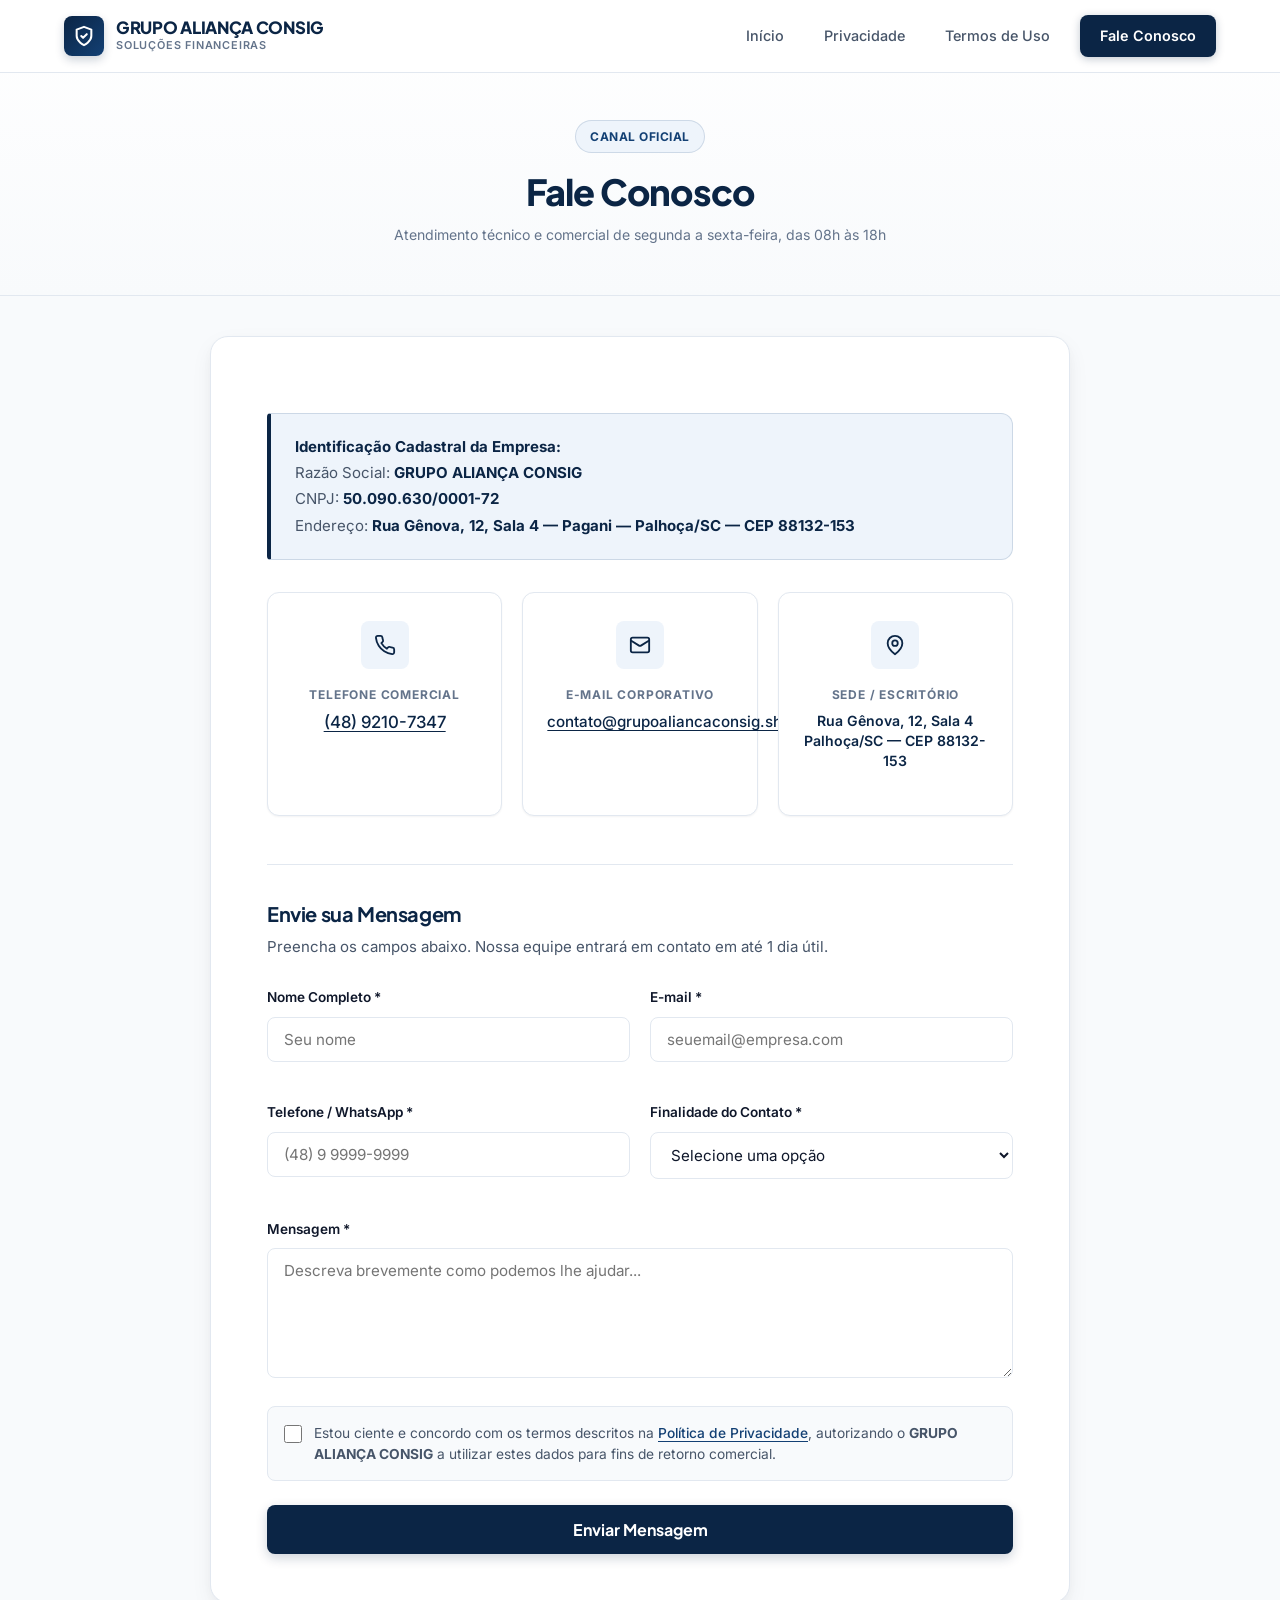
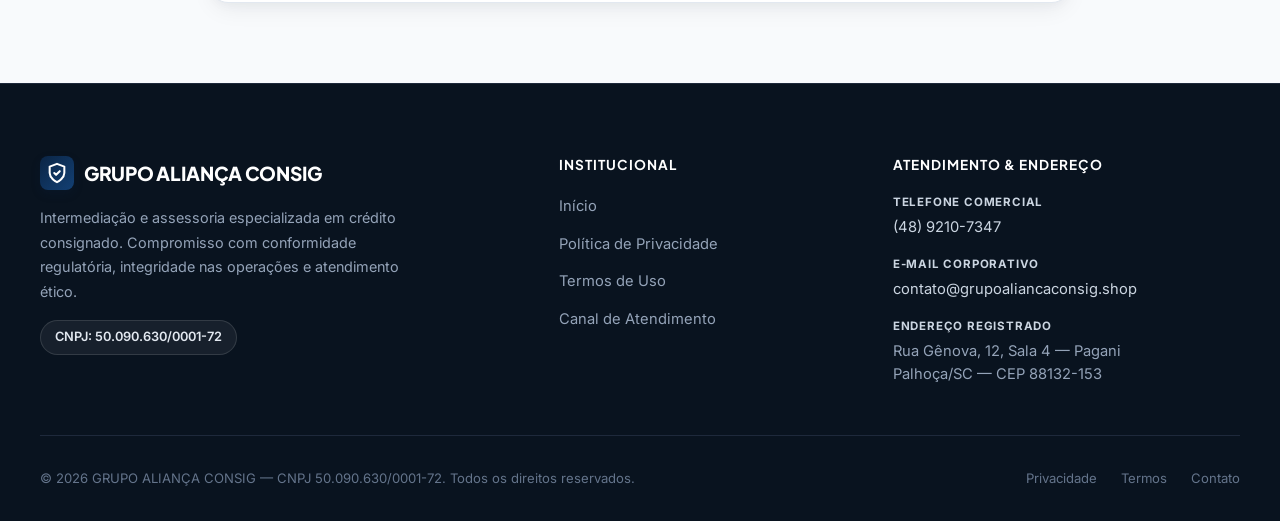
==== commit e6b7a46d: "style: reformula layout para design corporativo clean e profissional" ====
--- a/contato.html
+++ b/contato.html
@@ -4,9 +4,9 @@
   <meta charset="UTF-8" />
   <meta name="viewport" content="width=device-width, initial-scale=1.0" />
   <meta name="robots" content="index, follow" />
-  <title>Contato — GRUPO ALIANÇA CONSIG</title>
+  <title>Canal de Atendimento — GRUPO ALIANÇA CONSIG</title>
   <meta name="description"
-    content="Fale com o GRUPO ALIANÇA CONSIG (CNPJ 50.090.630/0001-72). Telefone (48) 9210-7347. Rua Gênova, 12, Sala 4, Palhoça/SC." />
+    content="Entre em contato com o GRUPO ALIANÇA CONSIG (CNPJ 50.090.630/0001-72). Telefone comercial (48) 9210-7347. Rua Gênova, 12, Sala 4, Palhoça/SC." />
   <link rel="stylesheet" href="css/style.css" />
 
   <script type="application/ld+json">
@@ -37,46 +37,48 @@
   </script>
 
   <style>
-    /* Estilos adicionais específicos da página de contato */
     .success-msg {
       display: none;
-      background: #e6f4ea;
-      border: 1.5px solid #34a853;
-      border-radius: 8px;
+      background: #ECFDF5;
+      border: 1px solid #A7F3D0;
+      border-radius: var(--radius-sm);
       padding: 16px 20px;
-      color: #1a7434;
+      color: #065F46;
       font-weight: 600;
-      margin-top: 16px;
+      margin-top: 18px;
       text-align: center;
+      font-size: 0.95rem;
     }
   </style>
 </head>
 <body data-page="Contato">
 
-  <!-- Header e Footer injetados por components.js -->
-
   <div class="page-hero">
     <div class="page-hero-content">
-      <div class="page-hero-badge">📞 Atendimento</div>
+      <div class="page-hero-badge">Canal Oficial</div>
       <h1>Fale Conosco</h1>
-      <p class="updated">Segunda a sexta, das 08h às 18h</p>
+      <p class="updated">Atendimento técnico e comercial de segunda a sexta-feira, das 08h às 18h</p>
     </div>
   </div>
 
   <main>
     <div class="content-wrap">
 
-      <!-- Identificação legal completa (exigida pela Meta) -->
+      <!-- Identificação legal com fidelidade aos dados -->
       <div class="info-box">
-        <strong>GRUPO ALIANÇA CONSIG</strong> — CNPJ 50.090.630/0001-72<br>
-        Rua Gênova, 12, Sala 4 — Pagani — Palhoça/SC — CEP 88132-153
+        <strong>Identificação Cadastral da Empresa:</strong><br>
+        Razão Social: <strong>GRUPO ALIANÇA CONSIG</strong><br>
+        CNPJ: <strong>50.090.630/0001-72</strong><br>
+        Endereço: <strong>Rua Gênova, 12, Sala 4 — Pagani — Palhoça/SC — CEP 88132-153</strong>
       </div>
 
-      <!-- Cards de contato -->
+      <!-- Cards de contato limpos com SVG -->
       <div class="contact-grid">
 
         <div class="contact-card">
-          <div class="icon">📞</div>
+          <div class="card-icon-wrap">
+            <svg width="22" height="22" viewBox="0 0 24 24" fill="none" stroke="currentColor" stroke-width="2"><path d="M22 16.92v3a2 2 0 0 1-2.18 2 19.79 19.79 0 0 1-8.63-3.07 19.5 19.5 0 0 1-6-6 19.79 19.79 0 0 1-3.07-8.67A2 2 0 0 1 4.11 2h3a2 2 0 0 1 2 1.72 12.84 12.84 0 0 0 .7 2.81 2 2 0 0 1-.45 2.11L8.09 9.91a16 16 0 0 0 6 6l1.27-1.27a2 2 0 0 1 2.11-.45 12.84 12.84 0 0 0 2.81.7A2 2 0 0 1 22 16.92z"></path></svg>
+          </div>
           <p class="label">Telefone Comercial</p>
           <p class="value">
             <a href="tel:+554892107347">(48) 9210-7347</a>
@@ -84,98 +86,92 @@
         </div>
 
         <div class="contact-card">
-          <div class="icon">✉️</div>
-          <p class="label">E-mail</p>
-          <p class="value">
+          <div class="card-icon-wrap">
+            <svg width="22" height="22" viewBox="0 0 24 24" fill="none" stroke="currentColor" stroke-width="2"><rect width="20" height="16" x="2" y="4" rx="2"></rect><path d="m22 7-8.97 5.7a1.94 1.94 0 0 1-2.06 0L2 7"></path></svg>
+          </div>
+          <p class="label">E-mail Corporativo</p>
+          <p class="value" style="font-size:0.95rem;">
             <a href="mailto:contato@grupoaliancaconsig.shop">contato@grupoaliancaconsig.shop</a>
           </p>
         </div>
 
         <div class="contact-card">
-          <div class="icon">📍</div>
-          <p class="label">Endereço</p>
-          <p class="value" style="font-size:.88rem;font-weight:600;">
+          <div class="card-icon-wrap">
+            <svg width="22" height="22" viewBox="0 0 24 24" fill="none" stroke="currentColor" stroke-width="2"><path d="M20 10c0 6-8 12-8 12s-8-6-8-12a8 8 0 0 1 16 0Z"></path><circle cx="12" cy="10" r="3"></circle></svg>
+          </div>
+          <p class="label">Sede / Escritório</p>
+          <p class="value" style="font-size:0.88rem;font-weight:600;">
             Rua Gênova, 12, Sala 4<br>
             Palhoça/SC — CEP 88132-153
           </p>
         </div>
 
-      </div><!-- /contact-grid -->
+      </div>
 
-      <!-- Formulário de contato -->
+      <!-- Formulário moderno -->
       <div class="contact-form">
-        <h2>Envie uma Mensagem</h2>
-        <p style="margin-bottom:24px;color:var(--text-light);font-size:.9rem;">
-          Preencha o formulário abaixo e nossa equipe retornará em até
-          <strong>1 dia útil</strong>.
+        <h2>Envie sua Mensagem</h2>
+        <p class="form-sub">
+          Preencha os campos abaixo. Nossa equipe entrará em contato em até 1 dia útil.
         </p>
 
         <form id="contactForm" novalidate>
 
-          <div class="form-group">
-            <label for="nome">Nome completo *</label>
-            <input type="text" id="nome" name="nome"
-              placeholder="Seu nome completo" required autocomplete="name" />
+          <div class="form-grid">
+            <div class="form-group">
+              <label for="nome">Nome Completo *</label>
+              <input type="text" id="nome" name="nome" placeholder="Seu nome" required autocomplete="name" />
+            </div>
+
+            <div class="form-group">
+              <label for="email">E-mail *</label>
+              <input type="email" id="email" name="email" placeholder="seuemail@empresa.com" required autocomplete="email" />
+            </div>
+
+            <div class="form-group">
+              <label for="telefone">Telefone / WhatsApp *</label>
+              <input type="tel" id="telefone" name="telefone" placeholder="(48) 9 9999-9999" required autocomplete="tel" />
+            </div>
+
+            <div class="form-group">
+              <label for="assunto">Finalidade do Contato *</label>
+              <select id="assunto" name="assunto" required>
+                <option value="" disabled selected>Selecione uma opção</option>
+                <option value="consignado">Simulação de Crédito Consignado</option>
+                <option value="atendimento">Suporte ao Cliente</option>
+                <option value="lgpd">Privacidade e Dados (LGPD)</option>
+                <option value="outro">Outros Assuntos</option>
+              </select>
+            </div>
+
+            <div class="form-group full-width">
+              <label for="mensagem">Mensagem *</label>
+              <textarea id="mensagem" name="mensagem" placeholder="Descreva brevemente como podemos lhe ajudar..." required></textarea>
+            </div>
           </div>
 
-          <div class="form-group">
-            <label for="email">E-mail *</label>
-            <input type="email" id="email" name="email"
-              placeholder="seuemail@exemplo.com.br" required autocomplete="email" />
-          </div>
-
-          <div class="form-group">
-            <label for="telefone">Telefone (com DDD) *</label>
-            <input type="tel" id="telefone" name="telefone"
-              placeholder="(48) 9 9999-9999" required autocomplete="tel" />
-          </div>
-
-          <div class="form-group">
-            <label for="assunto">Assunto *</label>
-            <select id="assunto" name="assunto" required>
-              <option value="" disabled selected>Selecione o assunto</option>
-              <option value="simulacao">Simulação de Crédito Consignado</option>
-              <option value="atendimento">Atendimento ao Cliente</option>
-              <option value="duvida">Dúvidas sobre Produtos</option>
-              <option value="reclamacao">Reclamação</option>
-              <option value="lgpd">Direitos sobre Dados Pessoais (LGPD)</option>
-              <option value="outro">Outro</option>
-            </select>
-          </div>
-
-          <div class="form-group">
-            <label for="mensagem">Mensagem *</label>
-            <textarea id="mensagem" name="mensagem"
-              placeholder="Descreva sua solicitação..." required></textarea>
-          </div>
-
-          <div class="form-group" style="display:flex;align-items:flex-start;gap:10px;">
-            <input type="checkbox" id="lgpdConsent" name="lgpdConsent" required
-              style="width:auto;margin-top:4px;" />
-            <label for="lgpdConsent" style="font-weight:400;font-size:.88rem;">
-              Concordo com a
-              <a href="politica-de-privacidade.html" target="_blank">Política de Privacidade</a>
-              e autorizo o GRUPO ALIANÇA CONSIG a utilizar meus dados pessoais para
-              retorno de contato. *
+          <div class="checkbox-consent">
+            <input type="checkbox" id="lgpdConsent" name="lgpdConsent" required />
+            <label for="lgpdConsent">
+              Estou ciente e concordo com os termos descritos na 
+              <a href="politica-de-privacidade.html" target="_blank">Política de Privacidade</a>,
+              autorizando o <strong>GRUPO ALIANÇA CONSIG</strong> a utilizar estes dados para fins de retorno comercial.
             </label>
           </div>
 
-          <button type="submit" class="btn-submit">Enviar Mensagem</button>
-          <p class="form-note">* Campos obrigatórios. Seus dados são tratados com segurança e
-            em conformidade com a LGPD (Lei n.º 13.709/2018).</p>
+          <button type="submit" class="btn-primary-action">Enviar Mensagem</button>
 
           <div class="success-msg" id="successMsg" role="alert">
-            ✅ Mensagem enviada com sucesso! Retornaremos em até 1 dia útil.
+            ✓ Mensagem recebida com sucesso! Em breve entraremos em contato.
           </div>
         </form>
       </div>
 
-    </div><!-- /content-wrap -->
+    </div>
   </main>
 
   <script src="js/components.js"></script>
   <script>
-    /* Validação e feedback do formulário */
     document.getElementById('contactForm').addEventListener('submit', function (e) {
       e.preventDefault();
       const fields = this.querySelectorAll('[required]');
@@ -184,7 +180,7 @@
       fields.forEach(function (f) {
         f.style.borderColor = '';
         if (!f.value.trim() || (f.type === 'checkbox' && !f.checked)) {
-          f.style.borderColor = '#d93025';
+          f.style.borderColor = '#EF4444';
           valid = false;
         }
       });
@@ -192,7 +188,6 @@
       if (valid) {
         document.getElementById('successMsg').style.display = 'block';
         this.reset();
-        /* TODO: integrar com serviço de envio de e-mail (EmailJS, Formspree etc.) */
       }
     });
   </script>
--- a/css/style.css
+++ b/css/style.css
@@ -1,605 +1,670 @@
 /* ================================================================
-   GRUPO ALIANÇA CONSIG — Design System
+   GRUPO ALIANÇA CONSIG — Design System Moderno, Limpo & Corporativo
    ================================================================ */
 
-@import url('https://fonts.googleapis.com/css2?family=Inter:wght@300;400;500;600;700;800;900&display=swap');
+@import url('https://fonts.googleapis.com/css2?family=Plus+Jakarta+Sans:wght@400;500;600;700;800&family=Inter:wght@400;500;600&display=swap');
 
 :root {
-  --navy:        #1B3A6B;
-  --navy-dark:   #0D2244;
-  --navy-deeper: #081529;
-  --gold:        #C9A84C;
-  --gold-light:  #F0E4C0;
-  --gold-dark:   #A8872C;
-  --white:       #FFFFFF;
-  --off-white:   #F8F9FC;
-  --surface:     #FFFFFF;
-  --border:      #E2E8F0;
-  --text:        #1A1A2E;
-  --text-muted:  #64748B;
-  --text-light:  #94A3B8;
-  --shadow-sm:   0 1px 3px rgba(0,0,0,.08), 0 1px 2px rgba(0,0,0,.06);
-  --shadow-md:   0 4px 16px rgba(27,58,107,.10);
-  --shadow-lg:   0 12px 40px rgba(27,58,107,.15);
-  --shadow-xl:   0 24px 64px rgba(27,58,107,.20);
-  --radius-sm:   6px;
-  --radius:      12px;
-  --radius-lg:   20px;
-  --radius-xl:   32px;
-  --font:        'Inter', -apple-system, BlinkMacSystemFont, sans-serif;
-  --transition:  all .25s cubic-bezier(.4,0,.2,1);
-}
-
-/* ── RESET & BASE ─────────────────────────────────────────── */
-*, *::before, *::after { box-sizing: border-box; margin: 0; padding: 0; }
-
-html { scroll-behavior: smooth; font-size: 16px; }
+  /* Paleta Corporativa Sofisticada (Fintech / Instituição Financeira) */
+  --primary:        #0B2545;       /* Azul marinho profundo de autoridade */
+  --primary-light:  #134074;       /* Azul suporte vibrante */
+  --primary-subtle: #EEF4FB;       /* Fundo suave azulado */
+  --accent:         #D4AF37;       /* Dourado elegante */
+  --accent-soft:    #FDF8EC;       /* Fundo suave dourado */
+  --accent-hover:   #B89628;       /* Dourado escurecido */
+  
+  --dark:           #09131F;
+  --dark-surface:   #0E1E32;
+  
+  --bg-main:        #F8FAFC;       /* Fundo moderno slate-50 */
+  --card-bg:        #FFFFFF;
+  --border-color:   #E2E8F0;
+  --border-subtle:  #F1F5F9;
+  
+  --text-primary:   #0F172A;       /* Slate 900 */
+  --text-secondary: #475569;       /* Slate 600 */
+  --text-muted:     #64748B;       /* Slate 500 */
+  --text-white:     #FFFFFF;
+
+  --font-heading:   'Plus Jakarta Sans', -apple-system, BlinkMacSystemFont, sans-serif;
+  --font-body:      'Inter', -apple-system, BlinkMacSystemFont, sans-serif;
+
+  --radius-sm: 8px;
+  --radius-md: 12px;
+  --radius-lg: 18px;
+  --radius-xl: 24px;
+  --radius-pill: 9999px;
+
+  --shadow-xs: 0 1px 2px rgba(15, 23, 42, 0.05);
+  --shadow-sm: 0 2px 8px rgba(15, 23, 42, 0.06);
+  --shadow-md: 0 8px 24px -4px rgba(15, 23, 42, 0.08), 0 4px 12px -2px rgba(15, 23, 42, 0.03);
+  --shadow-lg: 0 20px 35px -8px rgba(15, 23, 42, 0.10), 0 8px 16px -4px rgba(15, 23, 42, 0.04);
+  --shadow-xl: 0 25px 50px -12px rgba(11, 37, 69, 0.25);
+
+  --transition: all 0.25s cubic-bezier(0.16, 1, 0.3, 1);
+}
+
+/* ── BASE & RESET ────────────────────────────────────────── */
+*, *::before, *::after {
+  box-sizing: border-box;
+  margin: 0;
+  padding: 0;
+}
+
+html {
+  scroll-behavior: smooth;
+  font-size: 16px;
+}
 
 body {
-  font-family: var(--font);
-  background: var(--off-white);
-  color: var(--text);
+  font-family: var(--font-body);
+  background-color: var(--bg-main);
+  color: var(--text-primary);
   line-height: 1.6;
   -webkit-font-smoothing: antialiased;
+  -moz-osx-font-smoothing: grayscale;
   display: flex;
   flex-direction: column;
   min-height: 100vh;
-  overflow-x: hidden;
-}
-
-img { display: block; max-width: 100%; }
-a { text-decoration: none; color: inherit; }
-
-/* ── HEADER ───────────────────────────────────────────────── */
+}
+
+h1, h2, h3, h4, h5, h6 {
+  font-family: var(--font-heading);
+  color: var(--text-primary);
+  line-height: 1.25;
+  font-weight: 700;
+}
+
+a {
+  text-decoration: none;
+  color: inherit;
+  transition: var(--transition);
+}
+
+/* ── HEADER MODERNO ──────────────────────────────────────── */
 .site-header {
   position: fixed;
-  top: 0; left: 0; right: 0;
-  z-index: 100;
-  background: rgba(13, 34, 68, .85);
-  backdrop-filter: blur(16px);
-  -webkit-backdrop-filter: blur(16px);
-  border-bottom: 1px solid rgba(255,255,255,.06);
+  top: 0;
+  left: 0;
+  right: 0;
+  z-index: 1000;
+  background: rgba(255, 255, 255, 0.94);
+  backdrop-filter: blur(12px);
+  -webkit-backdrop-filter: blur(12px);
+  border-bottom: 1px solid var(--border-color);
   transition: var(--transition);
 }
 
 .site-header.scrolled {
-  background: rgba(13, 34, 68, .97);
-  box-shadow: 0 4px 24px rgba(0,0,0,.25);
+  background: rgba(255, 255, 255, 0.98);
+  box-shadow: 0 4px 20px rgba(15, 23, 42, 0.06);
 }
 
 .header-inner {
-  max-width: 1120px;
+  max-width: 1200px;
   margin: 0 auto;
-  padding: 0 32px;
-  height: 68px;
+  padding: 0 24px;
+  height: 72px;
   display: flex;
   align-items: center;
   justify-content: space-between;
-  gap: 24px;
-}
-
-.logo { display: flex; align-items: center; gap: 12px; }
-
-.logo-icon {
-  width: 38px;
-  height: 38px;
-  background: linear-gradient(135deg, var(--gold) 0%, var(--gold-dark) 100%);
-  border-radius: 10px;
+}
+
+.logo {
+  display: flex;
+  align-items: center;
+  gap: 12px;
+}
+
+.logo-icon-svg {
+  width: 40px;
+  height: 40px;
+  background: linear-gradient(135deg, var(--primary) 0%, var(--primary-light) 100%);
+  border-radius: var(--radius-sm);
   display: flex;
   align-items: center;
   justify-content: center;
-  font-size: 1.1rem;
-  flex-shrink: 0;
-  box-shadow: 0 4px 12px rgba(201,168,76,.35);
-}
-
-.logo-text { display: flex; flex-direction: column; }
+  color: #FFFFFF;
+  box-shadow: 0 4px 10px rgba(11, 37, 69, 0.2);
+}
+
+.logo-text {
+  display: flex;
+  flex-direction: column;
+}
 
 .logo-name {
-  font-size: .9rem;
+  font-family: var(--font-heading);
+  font-size: 1.05rem;
   font-weight: 800;
-  color: var(--white);
-  letter-spacing: .3px;
-  line-height: 1.2;
+  color: var(--primary);
+  letter-spacing: -0.3px;
+  line-height: 1.15;
 }
 
 .logo-tag {
-  font-size: .62rem;
+  font-size: 0.68rem;
+  font-weight: 600;
+  color: var(--text-muted);
+  letter-spacing: 0.8px;
+  text-transform: uppercase;
+}
+
+.site-nav {
+  display: flex;
+  align-items: center;
+  gap: 8px;
+}
+
+.site-nav a {
+  font-size: 0.9rem;
   font-weight: 500;
-  color: var(--gold);
-  letter-spacing: 1.2px;
-  text-transform: uppercase;
-}
-
-.site-nav {
-  display: flex;
-  align-items: center;
-  gap: 4px;
-}
-
-.site-nav a {
-  font-size: .82rem;
-  font-weight: 500;
-  color: rgba(255,255,255,.7);
-  padding: 7px 14px;
+  color: var(--text-secondary);
+  padding: 8px 16px;
   border-radius: var(--radius-sm);
-  transition: var(--transition);
-  letter-spacing: .2px;
-}
-
-.site-nav a:hover,
+}
+
+.site-nav a:hover {
+  color: var(--primary);
+  background: var(--primary-subtle);
+}
+
 .site-nav a.active {
-  color: var(--white);
-  background: rgba(255,255,255,.1);
-}
-
-.nav-cta {
-  background: var(--gold) !important;
-  color: var(--navy-dark) !important;
-  font-weight: 700 !important;
-  padding: 8px 18px !important;
-  border-radius: var(--radius-sm) !important;
-}
-
-.nav-cta:hover {
-  background: var(--gold-dark) !important;
+  color: var(--primary);
+  font-weight: 600;
+}
+
+.site-nav a.nav-cta {
+  background: var(--primary);
+  color: #FFFFFF !important;
+  font-weight: 600;
+  padding: 9px 20px;
+  box-shadow: 0 2px 8px rgba(11, 37, 69, 0.25);
+  margin-left: 6px;
+}
+
+.site-nav a.nav-cta:hover {
+  background: var(--primary-light);
   transform: translateY(-1px);
-  box-shadow: 0 4px 12px rgba(201,168,76,.4) !important;
-}
-
-/* ── PAGE HERO (páginas internas) ─────────────────────────── */
+  box-shadow: 0 4px 14px rgba(11, 37, 69, 0.35);
+}
+
+/* ── PÁGINAS INSTITUCIONAIS HERO (Privacidade / Termos / Contato) ── */
 .page-hero {
-  background: linear-gradient(150deg, var(--navy-dark) 0%, var(--navy) 60%, #254a87 100%);
-  padding: 120px 32px 64px;
+  padding-top: 120px;
+  padding-bottom: 48px;
+  background: linear-gradient(180deg, #FFFFFF 0%, var(--bg-main) 100%);
+  border-bottom: 1px solid var(--border-color);
   text-align: center;
-  position: relative;
-  overflow: hidden;
-}
-
-.page-hero::before {
-  content: '';
-  position: absolute;
-  inset: 0;
-  background: url("data:image/svg+xml,%3Csvg width='60' height='60' viewBox='0 0 60 60' xmlns='http://www.w3.org/2000/svg'%3E%3Cg fill='none' fill-rule='evenodd'%3E%3Cg fill='%23ffffff' fill-opacity='0.02'%3E%3Cpath d='M36 34v-4h-2v4h-4v2h4v4h2v-4h4v-2h-4zm0-30V0h-2v4h-4v2h4v4h2V6h4V4h-4zM6 34v-4H4v4H0v2h4v4h2v-4h4v-2H6zM6 4V0H4v4H0v2h4v4h2V6h4V4H6z'/%3E%3C/g%3E%3C/g%3E%3C/svg%3E");
-}
-
-.page-hero::after {
-  content: '';
-  position: absolute;
-  bottom: -1px; left: 0; right: 0;
-  height: 60px;
-  background: linear-gradient(to bottom, transparent, var(--off-white));
-}
-
-.page-hero-content { position: relative; z-index: 1; }
+}
+
+.page-hero-content {
+  max-width: 800px;
+  margin: 0 auto;
+  padding: 0 24px;
+}
 
 .page-hero-badge {
   display: inline-flex;
   align-items: center;
   gap: 6px;
-  background: rgba(201,168,76,.15);
-  border: 1px solid rgba(201,168,76,.3);
-  color: var(--gold);
-  font-size: .72rem;
-  font-weight: 700;
-  letter-spacing: 1.5px;
+  background: var(--primary-subtle);
+  border: 1px solid rgba(19, 64, 116, 0.15);
+  color: var(--primary-light);
+  font-size: 0.75rem;
+  font-weight: 700;
+  letter-spacing: 0.5px;
   text-transform: uppercase;
-  padding: 5px 14px;
-  border-radius: 100px;
-  margin-bottom: 20px;
+  padding: 6px 14px;
+  border-radius: var(--radius-pill);
+  margin-bottom: 16px;
 }
 
 .page-hero h1 {
-  font-size: 2.2rem;
+  font-size: 2.25rem;
   font-weight: 800;
-  color: var(--white);
-  letter-spacing: -.5px;
-  line-height: 1.2;
-  margin-bottom: 12px;
+  color: var(--primary);
+  letter-spacing: -0.8px;
+  margin-bottom: 10px;
 }
 
 .page-hero .updated {
-  font-size: .82rem;
-  color: rgba(255,255,255,.5);
-  font-weight: 400;
-}
-
-/* ── MAIN ─────────────────────────────────────────────────── */
-main { flex: 1; padding: 48px 24px 80px; }
+  font-size: 0.88rem;
+  color: var(--text-muted);
+}
+
+/* ── WRAPPER DE CONTEÚDO PRINCIPAL (Termos, LGPD, etc) ────── */
+main {
+  flex: 1;
+  padding: 40px 24px 80px;
+}
 
 .content-wrap {
-  max-width: 800px;
+  max-width: 860px;
   margin: 0 auto;
-  background: var(--surface);
+  background: var(--card-bg);
   border-radius: var(--radius-lg);
-  box-shadow: var(--shadow-lg);
-  padding: 52px 60px;
-  border: 1px solid var(--border);
-}
-
-/* ── TYPOGRAPHY ───────────────────────────────────────────── */
+  box-shadow: var(--shadow-md);
+  border: 1px solid var(--border-color);
+  padding: 48px 56px;
+}
+
 .content-wrap h2 {
-  font-size: 1.05rem;
-  font-weight: 700;
-  color: var(--navy);
+  font-size: 1.25rem;
+  font-weight: 700;
+  color: var(--primary);
   margin: 40px 0 12px;
   padding-bottom: 10px;
-  border-bottom: 2px solid var(--border);
-  letter-spacing: -.2px;
-}
-
-.content-wrap h2:first-of-type { margin-top: 0; }
+  border-bottom: 1px solid var(--border-color);
+  letter-spacing: -0.4px;
+}
+
+.content-wrap h2:first-of-type {
+  margin-top: 0;
+}
 
 .content-wrap h3 {
-  font-size: .95rem;
+  font-size: 1.05rem;
   font-weight: 600;
-  color: var(--navy-dark);
-  margin: 20px 0 6px;
-}
-
-.content-wrap p { color: var(--text-muted); margin-bottom: 14px; font-size: .95rem; }
-
-.content-wrap ul, .content-wrap ol { margin: 8px 0 14px 22px; }
-
-.content-wrap li { color: var(--text-muted); margin-bottom: 6px; font-size: .95rem; }
-
-.content-wrap a { color: var(--navy); font-weight: 500; text-decoration: underline; text-underline-offset: 2px; }
-
-/* ── INFO BOX ─────────────────────────────────────────────── */
+  color: var(--text-primary);
+  margin: 24px 0 8px;
+}
+
+.content-wrap p {
+  color: var(--text-secondary);
+  font-size: 0.96rem;
+  line-height: 1.7;
+  margin-bottom: 16px;
+}
+
+.content-wrap ul, .content-wrap ol {
+  margin: 10px 0 20px 24px;
+}
+
+.content-wrap li {
+  color: var(--text-secondary);
+  font-size: 0.96rem;
+  line-height: 1.7;
+  margin-bottom: 8px;
+}
+
+.content-wrap a {
+  color: var(--primary-light);
+  font-weight: 500;
+  text-decoration: underline;
+  text-underline-offset: 3px;
+}
+
+.content-wrap a:hover {
+  color: var(--primary);
+}
+
+/* ── INFO BOX DESTACADO (Dados Oficiais Meta) ─────────────── */
 .info-box {
-  background: linear-gradient(135deg, #EEF4FF 0%, #F5F8FF 100%);
-  border: 1px solid rgba(27,58,107,.12);
-  border-left: 4px solid var(--navy);
-  border-radius: 0 var(--radius) var(--radius) 0;
-  padding: 18px 22px;
-  margin: 24px 0;
-  font-size: .9rem;
-  color: var(--text-muted);
-  line-height: 1.8;
-}
-
-.info-box strong { color: var(--navy); font-weight: 700; }
-.info-box a { color: var(--navy); }
-
-/* ── CONTACT CARDS ────────────────────────────────────────── */
+  background: var(--primary-subtle);
+  border: 1px solid rgba(19, 64, 116, 0.15);
+  border-left: 4px solid var(--primary);
+  border-radius: 4px var(--radius-md) var(--radius-md) 4px;
+  padding: 20px 24px;
+  margin: 28px 0;
+  font-size: 0.94rem;
+  color: var(--text-secondary);
+  line-height: 1.75;
+}
+
+.info-box strong {
+  color: var(--primary);
+  font-weight: 700;
+}
+
+/* ── CARDS DE CONTATO ────────────────────────────────────── */
 .contact-grid {
   display: grid;
-  grid-template-columns: repeat(auto-fit, minmax(210px, 1fr));
-  gap: 16px;
-  margin: 28px 0;
+  grid-template-columns: repeat(auto-fit, minmax(220px, 1fr));
+  gap: 20px;
+  margin: 32px 0;
 }
 
 .contact-card {
-  background: var(--off-white);
-  border: 1.5px solid var(--border);
-  border-radius: var(--radius);
-  padding: 28px 20px;
+  background: #FFFFFF;
+  border: 1px solid var(--border-color);
+  border-radius: var(--radius-md);
+  padding: 28px 24px;
   text-align: center;
+  box-shadow: var(--shadow-xs);
   transition: var(--transition);
-  cursor: default;
 }
 
 .contact-card:hover {
-  border-color: var(--navy);
+  transform: translateY(-3px);
+  border-color: var(--primary-light);
   box-shadow: var(--shadow-md);
-  transform: translateY(-3px);
-}
-
-.contact-card .icon {
-  width: 52px; height: 52px;
-  background: linear-gradient(135deg, var(--navy) 0%, #254a87 100%);
-  border-radius: 14px;
-  display: flex; align-items: center; justify-content: center;
-  font-size: 1.4rem;
-  margin: 0 auto 14px;
-  box-shadow: 0 6px 16px rgba(27,58,107,.25);
+}
+
+.contact-card .card-icon-wrap {
+  width: 48px;
+  height: 48px;
+  border-radius: var(--radius-sm);
+  background: var(--primary-subtle);
+  color: var(--primary);
+  display: flex;
+  align-items: center;
+  justify-content: center;
+  margin: 0 auto 16px;
 }
 
 .contact-card .label {
-  font-size: .7rem;
-  font-weight: 600;
+  font-size: 0.75rem;
+  font-weight: 700;
   text-transform: uppercase;
-  letter-spacing: 1.2px;
-  color: var(--text-light);
-  margin-bottom: 5px;
+  letter-spacing: 0.8px;
+  color: var(--text-muted);
+  margin-bottom: 6px;
 }
 
 .contact-card .value {
-  font-size: .98rem;
-  font-weight: 700;
-  color: var(--navy);
-}
-
-.contact-card .value a { color: var(--navy); text-decoration: none; }
-.contact-card .value a:hover { color: var(--gold-dark); }
-
-/* ── FORM ─────────────────────────────────────────────────── */
-.contact-form { margin-top: 40px; padding-top: 40px; border-top: 1px solid var(--border); }
+  font-size: 1.05rem;
+  font-weight: 700;
+  color: var(--primary);
+  line-height: 1.4;
+}
+
+.contact-card .value a {
+  color: var(--primary);
+}
+.contact-card .value a:hover {
+  color: var(--primary-light);
+}
+
+/* ── FORMULÁRIO DE CONTATO (Limpo e elegante) ─────────────── */
+.contact-form {
+  margin-top: 48px;
+  padding-top: 36px;
+  border-top: 1px solid var(--border-color);
+}
 
 .contact-form h2 {
-  font-size: 1.3rem !important;
   border: none !important;
-  padding-bottom: 0 !important;
-  margin-bottom: 6px !important;
-  color: var(--navy) !important;
+  padding: 0 !important;
+  margin-bottom: 8px !important;
 }
 
 .contact-form .form-sub {
-  color: var(--text-muted);
-  font-size: .88rem;
+  color: var(--text-secondary);
+  font-size: 0.94rem;
   margin-bottom: 28px;
 }
 
-.form-row {
+.form-grid {
   display: grid;
   grid-template-columns: 1fr 1fr;
-  gap: 16px;
-}
-
-.form-group { margin-bottom: 18px; }
+  gap: 20px;
+}
+
+.form-group {
+  margin-bottom: 20px;
+}
+
+.form-group.full-width {
+  grid-column: 1 / -1;
+}
 
 .form-group label {
   display: block;
-  font-size: .8rem;
+  font-size: 0.85rem;
   font-weight: 600;
-  color: var(--text);
-  margin-bottom: 7px;
-  letter-spacing: .2px;
+  color: var(--text-primary);
+  margin-bottom: 8px;
 }
 
 .form-group input,
 .form-group select,
 .form-group textarea {
   width: 100%;
-  padding: 11px 14px;
-  border: 1.5px solid var(--border);
+  padding: 12px 16px;
+  border: 1.5px solid var(--border-color);
   border-radius: var(--radius-sm);
-  font-family: var(--font);
-  font-size: .9rem;
-  color: var(--text);
-  background: var(--off-white);
+  font-family: var(--font-body);
+  font-size: 0.95rem;
+  color: var(--text-primary);
+  background: #FFFFFF;
   transition: var(--transition);
   outline: none;
-  appearance: none;
 }
 
 .form-group input:focus,
 .form-group select:focus,
 .form-group textarea:focus {
-  border-color: var(--navy);
-  background: var(--white);
-  box-shadow: 0 0 0 3px rgba(27,58,107,.08);
-}
-
-.form-group textarea { resize: vertical; min-height: 120px; }
-
-.consent-row {
+  border-color: var(--primary-light);
+  box-shadow: 0 0 0 4px rgba(19, 64, 116, 0.08);
+}
+
+.form-group textarea {
+  resize: vertical;
+  min-height: 130px;
+}
+
+.checkbox-consent {
   display: flex;
   align-items: flex-start;
-  gap: 10px;
-  padding: 14px 16px;
-  background: var(--off-white);
+  gap: 12px;
+  padding: 16px;
+  background: var(--bg-main);
+  border: 1px solid var(--border-color);
   border-radius: var(--radius-sm);
-  border: 1.5px solid var(--border);
-  margin-bottom: 20px;
-}
-
-.consent-row input[type="checkbox"] {
-  width: 16px; height: 16px;
-  margin-top: 3px;
-  accent-color: var(--navy);
+  margin-bottom: 24px;
+}
+
+.checkbox-consent input[type="checkbox"] {
+  width: 18px;
+  height: 18px;
+  margin-top: 2px;
+  accent-color: var(--primary);
   flex-shrink: 0;
 }
 
-.consent-row label {
-  font-size: .82rem;
-  color: var(--text-muted);
-  line-height: 1.6;
+.checkbox-consent label {
+  font-size: 0.86rem;
+  color: var(--text-secondary);
+  line-height: 1.5;
   font-weight: 400;
   margin-bottom: 0;
 }
 
-.consent-row a { color: var(--navy); font-weight: 600; }
-
-.btn-submit {
+.btn-primary-action {
   width: 100%;
-  background: linear-gradient(135deg, var(--navy) 0%, #254a87 100%);
-  color: var(--white);
+  background: var(--primary);
+  color: #FFFFFF;
+  font-family: var(--font-heading);
+  font-size: 1rem;
+  font-weight: 700;
+  padding: 14px 28px;
   border: none;
   border-radius: var(--radius-sm);
-  padding: 14px 32px;
-  font-family: var(--font);
-  font-size: .95rem;
-  font-weight: 700;
   cursor: pointer;
   transition: var(--transition);
-  letter-spacing: .3px;
-  box-shadow: 0 4px 16px rgba(27,58,107,.3);
-}
-
-.btn-submit:hover {
-  box-shadow: 0 8px 24px rgba(27,58,107,.4);
+  box-shadow: 0 4px 12px rgba(11, 37, 69, 0.2);
+}
+
+.btn-primary-action:hover {
+  background: var(--primary-light);
   transform: translateY(-2px);
-}
-
-.form-note {
-  font-size: .75rem;
-  color: var(--text-light);
-  text-align: center;
-  margin-top: 12px;
-}
-
-.success-msg {
-  display: none;
-  background: #ECFDF5;
-  border: 1.5px solid #10B981;
-  border-radius: var(--radius-sm);
-  padding: 16px 20px;
-  color: #065F46;
-  font-weight: 600;
-  margin-top: 16px;
-  text-align: center;
-  font-size: .9rem;
-}
-
-/* ── FOOTER ───────────────────────────────────────────────── */
+  box-shadow: 0 8px 20px rgba(11, 37, 69, 0.28);
+}
+
+/* ── FOOTER CORPORATIVO (Transmite Máxima Segurança) ──────── */
 .site-footer {
-  background: var(--navy-deeper);
-  color: rgba(255,255,255,.55);
-  padding: 64px 32px 28px;
-  font-size: .85rem;
+  background: var(--dark);
+  color: #94A3B8;
+  padding: 72px 24px 32px;
+  border-top: 1px solid #1E293B;
+  margin-top: auto;
 }
 
 .footer-inner {
-  max-width: 1120px;
+  max-width: 1200px;
   margin: 0 auto;
   display: grid;
-  grid-template-columns: 1.8fr 1fr 1fr;
-  gap: 48px;
+  grid-template-columns: 2fr 1.2fr 1.5fr;
+  gap: 56px;
   padding-bottom: 48px;
-  border-bottom: 1px solid rgba(255,255,255,.07);
-}
-
-.footer-brand { display: flex; flex-direction: column; gap: 16px; }
-
-.footer-logo { display: flex; align-items: center; gap: 12px; }
-
-.footer-logo-icon {
-  width: 36px; height: 36px;
-  background: linear-gradient(135deg, var(--gold) 0%, var(--gold-dark) 100%);
-  border-radius: 9px;
-  display: flex; align-items: center; justify-content: center;
-  font-size: 1rem;
-  flex-shrink: 0;
-}
-
-.footer-logo-text .fn { font-size: .88rem; font-weight: 800; color: var(--white); }
-.footer-logo-text .ft { font-size: .6rem; color: var(--gold); letter-spacing: 1px; text-transform: uppercase; font-weight: 500; }
-
-.footer-brand p {
-  font-size: .82rem;
+  border-bottom: 1px solid #1E293B;
+}
+
+.footer-brand {
+  display: flex;
+  flex-direction: column;
+  gap: 16px;
+}
+
+.footer-brand .f-title {
+  font-family: var(--font-heading);
+  font-size: 1.2rem;
+  font-weight: 800;
+  color: #FFFFFF;
+  letter-spacing: -0.3px;
+}
+
+.footer-brand .f-desc {
+  font-size: 0.9rem;
+  color: #94A3B8;
   line-height: 1.7;
-  color: rgba(255,255,255,.45);
-  max-width: 280px;
-}
-
-.footer-legal {
+  max-width: 380px;
+}
+
+.footer-cnpj-badge {
+  display: inline-flex;
+  align-items: center;
+  gap: 8px;
+  background: rgba(255, 255, 255, 0.06);
+  border: 1px solid rgba(255, 255, 255, 0.12);
+  color: #E2E8F0;
+  font-size: 0.8rem;
+  font-weight: 600;
+  padding: 6px 14px;
+  border-radius: var(--radius-pill);
+  width: fit-content;
+}
+
+.footer-col h4 {
+  color: #FFFFFF;
+  font-size: 0.85rem;
+  font-weight: 700;
+  text-transform: uppercase;
+  letter-spacing: 1px;
+  margin-bottom: 20px;
+}
+
+.footer-col ul {
+  list-style: none;
+  display: flex;
+  flex-direction: column;
+  gap: 12px;
+}
+
+.footer-col ul li a {
+  color: #94A3B8;
+  font-size: 0.92rem;
+}
+
+.footer-col ul li a:hover {
+  color: #FFFFFF;
+  padding-left: 4px;
+}
+
+.footer-contact-list {
+  display: flex;
+  flex-direction: column;
+  gap: 16px;
+}
+
+.f-contact-item {
   display: flex;
   flex-direction: column;
   gap: 4px;
 }
 
-.footer-legal span {
-  font-size: .75rem;
-  color: rgba(255,255,255,.3);
-  font-weight: 500;
-  letter-spacing: .3px;
-}
-
-.footer-legal .cnpj-tag {
-  display: inline-flex;
-  align-items: center;
-  gap: 6px;
-  background: rgba(201,168,76,.1);
-  border: 1px solid rgba(201,168,76,.2);
-  color: var(--gold);
-  font-size: .72rem;
-  font-weight: 600;
-  padding: 4px 10px;
-  border-radius: 100px;
-  width: fit-content;
-}
-
-.footer-col h4 {
-  color: rgba(255,255,255,.85);
-  font-size: .72rem;
+.f-contact-label {
+  font-size: 0.72rem;
   font-weight: 700;
   text-transform: uppercase;
-  letter-spacing: 1.5px;
-  margin-bottom: 20px;
-}
-
-.footer-col ul { list-style: none; display: flex; flex-direction: column; gap: 10px; }
-
-.footer-col ul li a {
-  color: rgba(255,255,255,.45);
-  font-size: .85rem;
-  font-weight: 400;
-  transition: var(--transition);
-  display: flex;
-  align-items: center;
-  gap: 6px;
-}
-
-.footer-col ul li a:hover { color: var(--gold); padding-left: 4px; }
-
-.footer-contact-block { display: flex; flex-direction: column; gap: 14px; }
-
-.fci { display: flex; flex-direction: column; gap: 2px; }
-
-.fci-label {
-  font-size: .65rem;
-  font-weight: 700;
-  text-transform: uppercase;
-  letter-spacing: 1.2px;
-  color: var(--gold);
-}
-
-.fci-value {
-  font-size: .85rem;
-  color: rgba(255,255,255,.6);
-}
-
-.fci-value a { color: rgba(255,255,255,.6); transition: var(--transition); }
-.fci-value a:hover { color: var(--gold); }
+  letter-spacing: 0.8px;
+  color: #CBD5E1;
+}
+
+.f-contact-val {
+  font-size: 0.92rem;
+  color: #94A3B8;
+}
+
+.f-contact-val a {
+  color: #CBD5E1;
+}
+.f-contact-val a:hover {
+  color: #FFFFFF;
+}
 
 .footer-bottom {
-  max-width: 1120px;
-  margin: 28px auto 0;
+  max-width: 1200px;
+  margin: 32px auto 0;
   display: flex;
   flex-wrap: wrap;
   align-items: center;
   justify-content: space-between;
-  gap: 12px;
-}
-
-.footer-bottom-copy {
-  font-size: .75rem;
-  color: rgba(255,255,255,.25);
+  gap: 16px;
+  font-size: 0.82rem;
+  color: #64748B;
 }
 
 .footer-bottom-links {
   display: flex;
-  gap: 20px;
+  gap: 24px;
 }
 
 .footer-bottom-links a {
-  font-size: .75rem;
-  color: rgba(255,255,255,.3);
-  transition: var(--transition);
-}
-
-.footer-bottom-links a:hover { color: var(--gold); }
-
-/* ── RESPONSIVE ───────────────────────────────────────────── */
-@media (max-width: 900px) {
-  .footer-inner { grid-template-columns: 1fr 1fr; }
-  .footer-brand { grid-column: 1 / -1; }
-}
-
-@media (max-width: 680px) {
-  .content-wrap { padding: 32px 24px; }
-  .page-hero { padding: 110px 24px 56px; }
-  .page-hero h1 { font-size: 1.6rem; }
-  .footer-inner { grid-template-columns: 1fr; gap: 32px; }
-  .footer-brand p { max-width: 100%; }
-  .footer-bottom { flex-direction: column; align-items: flex-start; }
-  .header-inner { padding: 0 20px; }
-  .site-nav { display: none; }
-  .form-row { grid-template-columns: 1fr; }
-}
-
-@media (max-width: 480px) {
-  .content-wrap { padding: 24px 16px; }
-  .contact-grid { grid-template-columns: 1fr; }
-}
+  color: #64748B;
+}
+
+.footer-bottom-links a:hover {
+  color: #CBD5E1;
+}
+
+/* ── RESPONSIVIDADE ──────────────────────────────────────── */
+@media (max-width: 992px) {
+  .footer-inner {
+    grid-template-columns: 1fr 1fr;
+  }
+  .footer-brand {
+    grid-column: 1 / -1;
+  }
+}
+
+@media (max-width: 768px) {
+  .header-inner {
+    padding: 0 16px;
+  }
+  .site-nav {
+    display: none;
+  }
+  .content-wrap {
+    padding: 32px 24px;
+  }
+  .page-hero {
+    padding-top: 100px;
+    padding-bottom: 36px;
+  }
+  .page-hero h1 {
+    font-size: 1.75rem;
+  }
+  .footer-inner {
+    grid-template-columns: 1fr;
+    gap: 36px;
+  }
+  .form-grid {
+    grid-template-columns: 1fr;
+  }
+  .footer-bottom {
+    flex-direction: column;
+    align-items: flex-start;
+  }
+}
